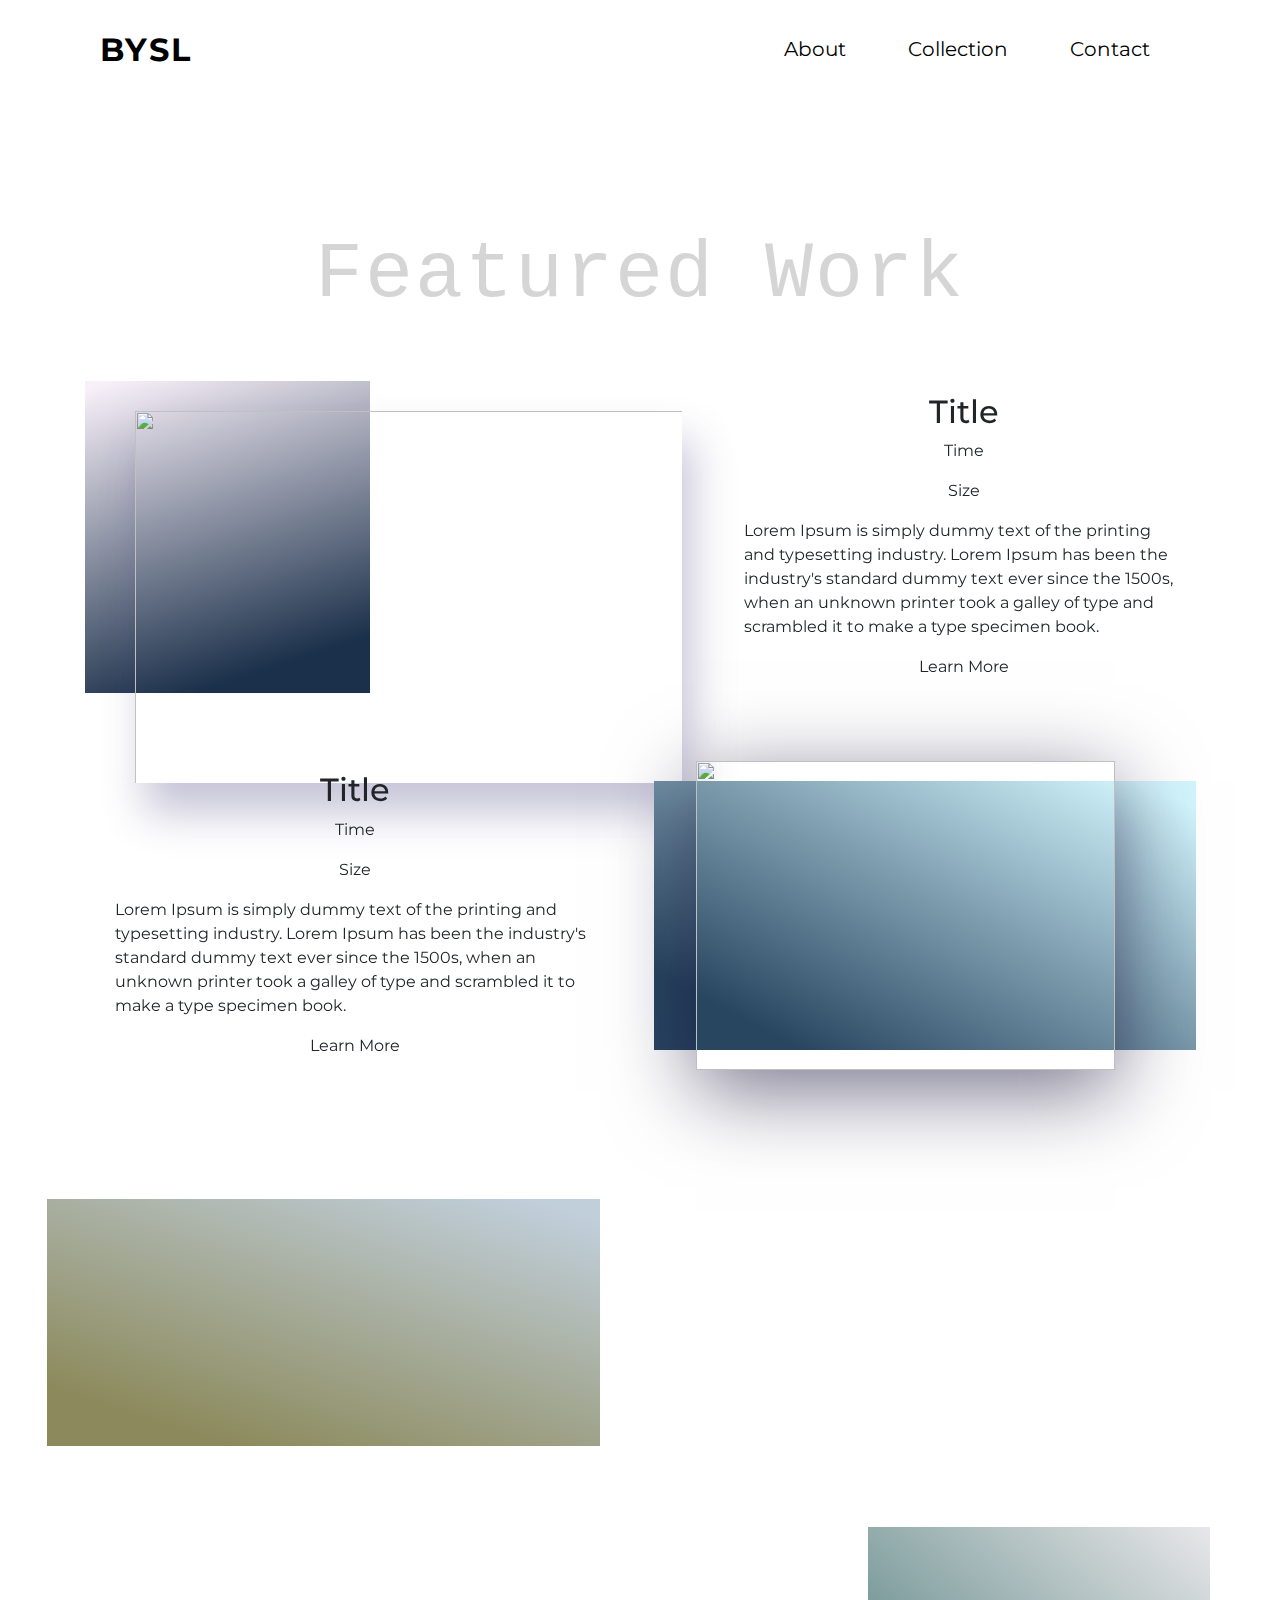
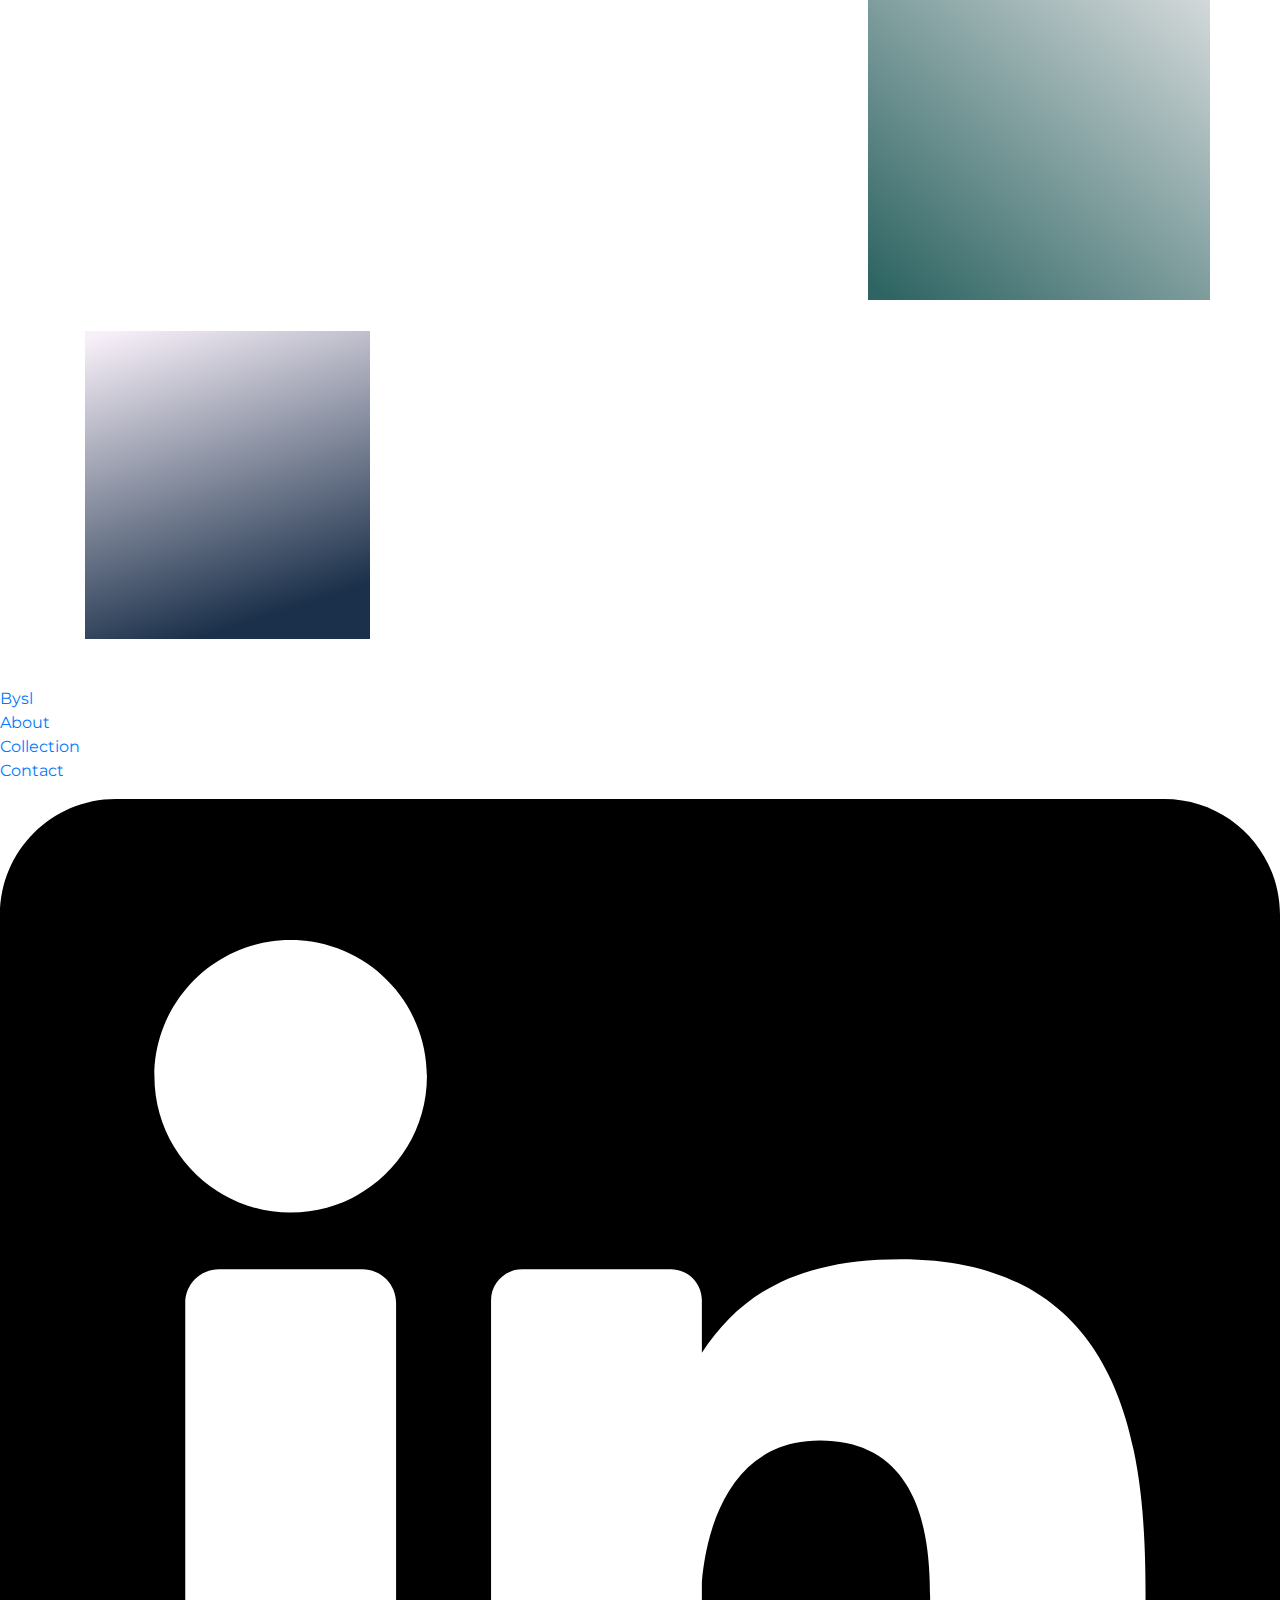
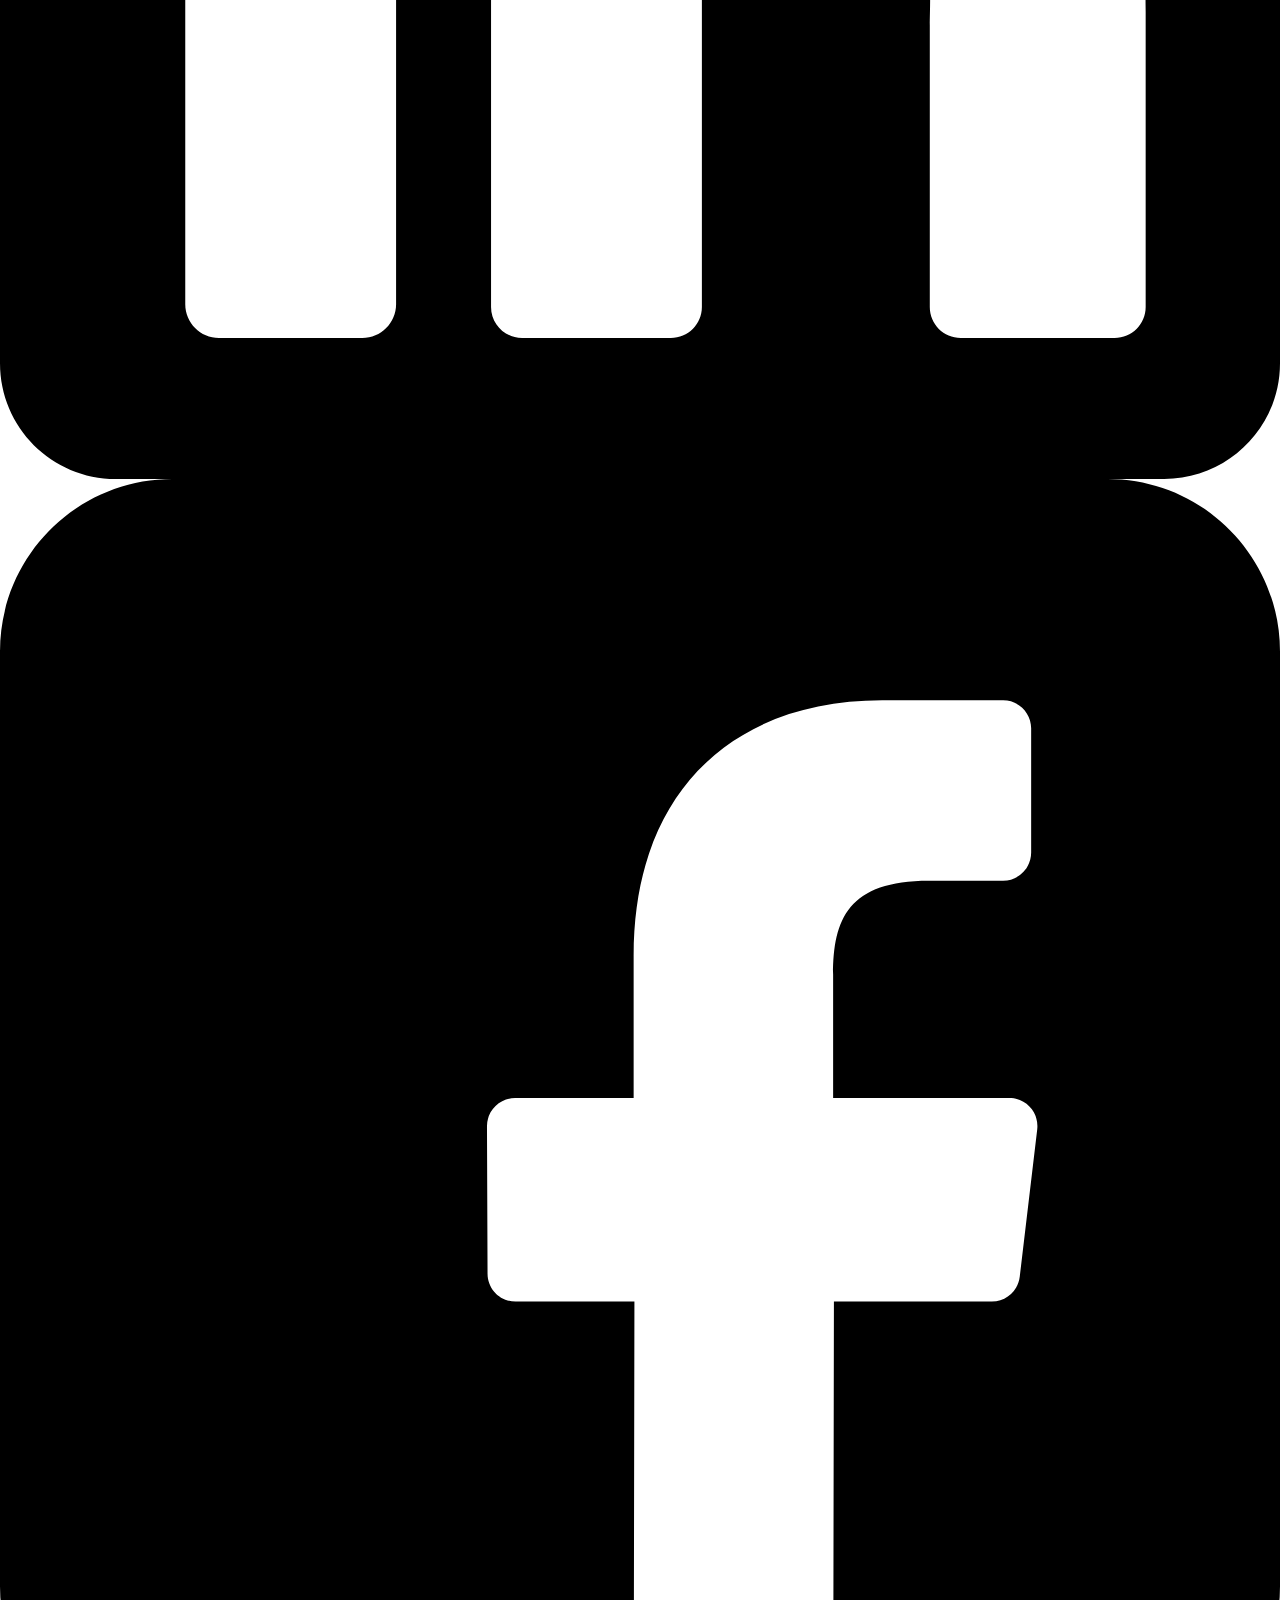
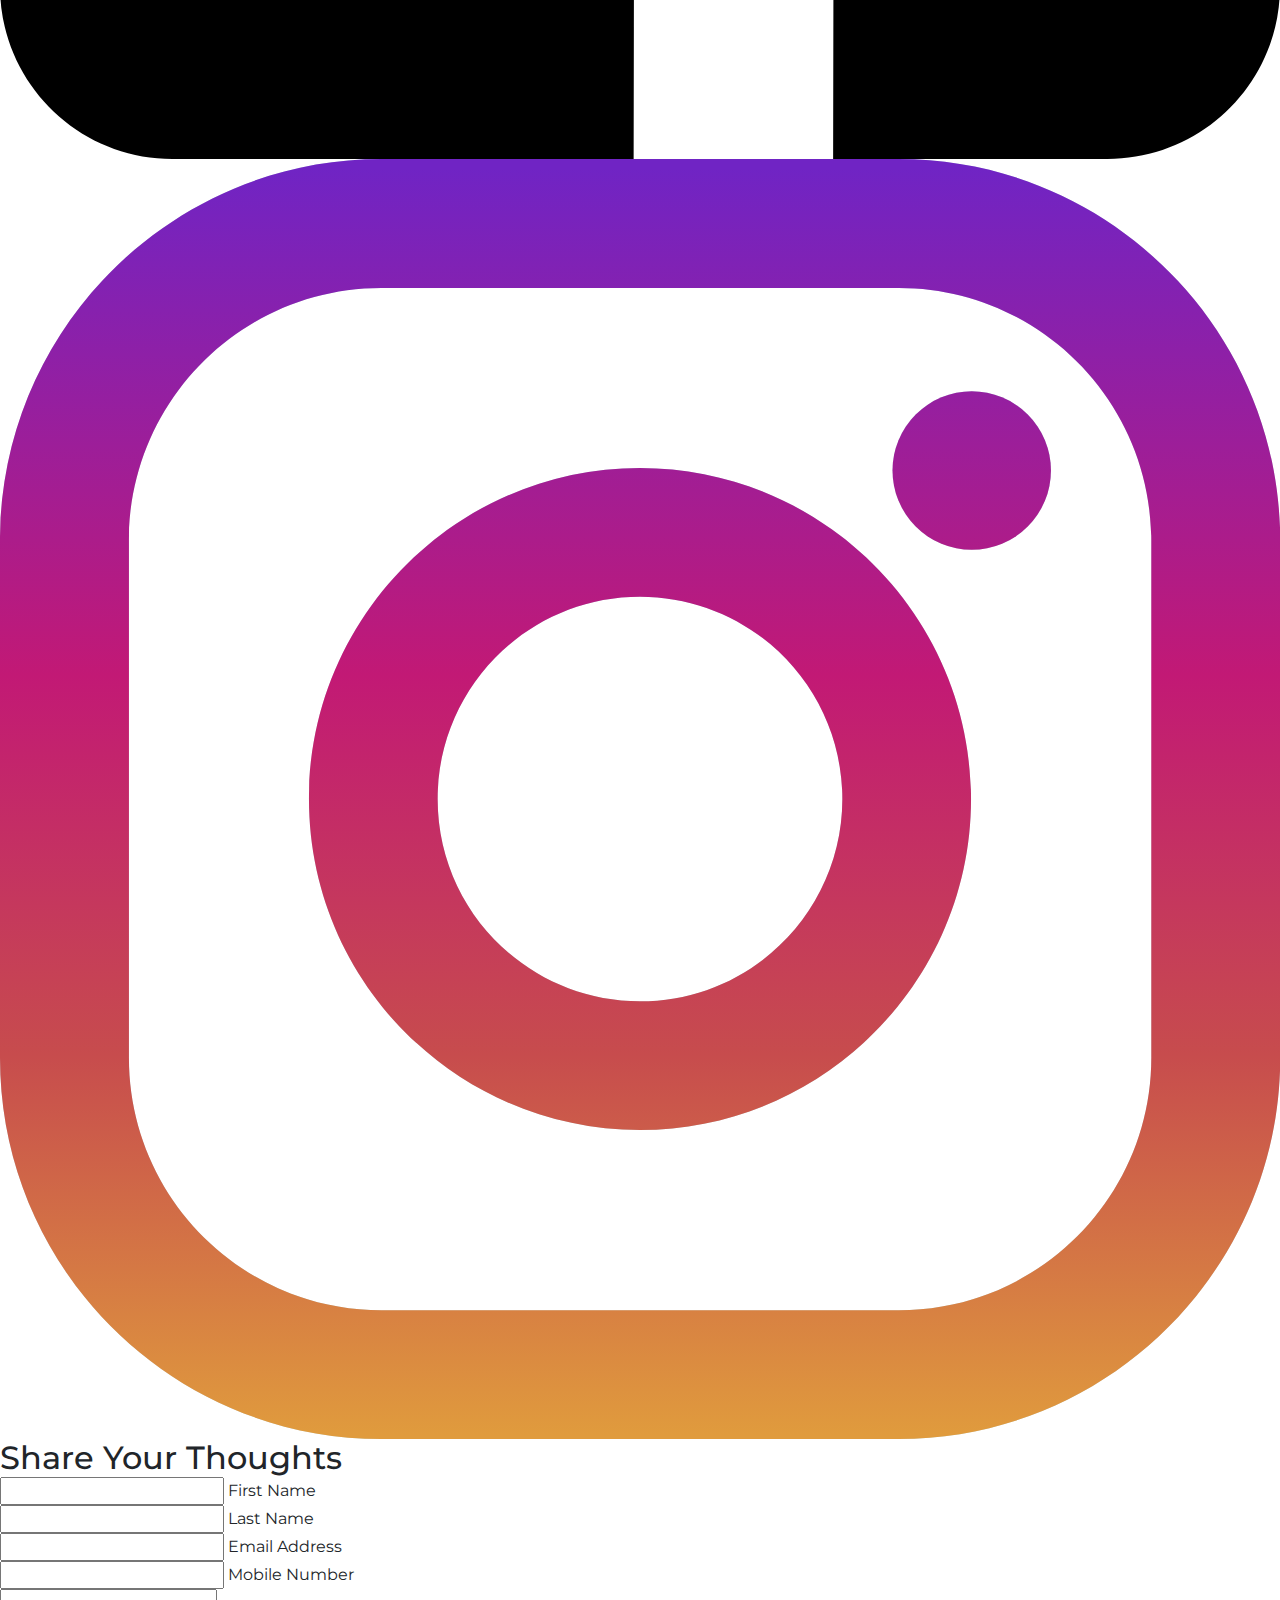
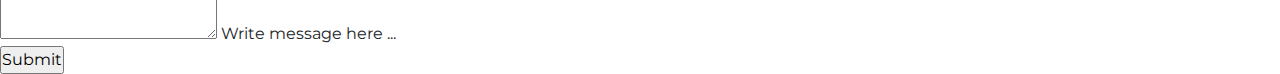
==== landscape_page.html @ 45674e2d "Add files" ====
<html><head>
  <title>Navigation Bar</title>
  <!-- Bootstrap Link-->
  <link rel="stylesheet" href="https://stackpath.bootstrapcdn.com/bootstrap/4.4.1/css/bootstrap.min.css" integrity="sha384-Vkoo8x4CGsO3+Hhxv8T/Q5PaXtkKtu6ug5TOeNV6gBiFeWPGFN9MuhOf23Q9Ifjh" crossorigin="anonymous">
  <link rel="stylesheet" href="https://unpkg.com/aos@next/dist/aos.css">
  <link rel="stylesheet" href="landscape_style.css">
  <link rel="stylesheet" href="footer.css">
</head>
<body data-aos-easing="ease" data-aos-duration="400" data-aos-delay="0">
  <header class="nav-bar">
    <a href="#" class="logo"> Bysl</a>
    <ul>
      <li><a href="#about"> About</a></li>
      <li><a href="#services"> Collection</a></li>
      <li><a href="#portfolios"> Contact </a></li>
    </ul>
  </header>

  <div class="banner">
    <div class="content">
      <h2>Landscape.</h2>
      <p>REIMAGINE. EARTH IS OUR CANVAS.</p>
    </div>
    <div class="background">
      <div class="imgBox">
        <img src="LandScape/polarbear.JPG">
      </div>
      <div class="block">
        <!-- This also has an image inside but
    with less opacity -->
        <img src="LandScape/polarbear.JPG">
      </div>
    </div>
  </div>

  <script type="text/javascript">
    window.addEventListener("scroll", function () {
      var header = document.querySelector("header");
      header.classList.toggle("sticky", window.scrollY > 0);
    });
  </script>
  <div class="title">
    <h2>Featured Work</h2>
  </div>

  <div class="container mt-3 mb-3">

    <!-- ///////////////////////////////////////// -->
    <div class="row justify-content-between mb-5">
      <div class="col-lg-6 col-md-12 aos-init">
        <div class="color_block" style=""></div>
        <div class="myimgBox aos-init" style="padding: 30px; padding-left: 50px;" data-aos="fade-right" data-aos-duration="2000">
          <img style="
              width: 119%;
              position: relative;
              z-index: 1;
              box-shadow: 10px 30px 40px 0px rgba(67, 58, 122, 0.3);
            " src="LandScape/polarbear.JPG">
        </div>
      </div>
      <div class="col-lg-6 col-md-12 d-flex align-items-center" style="">
        <div class="text aos-init" data-aos="fade-left" data-aos-duration="1800" style="padding: 12px;margin-left: 77px;text-align: center;">
          <h2>Title</h2>
          <div>
            <p>Time</p>
            <p>Size</p>
          </div>
          <p style="text-align: left;">
            Lorem Ipsum is simply dummy text of the printing and typesetting
            industry. Lorem Ipsum has been the industry's standard dummy text
            ever since the 1500s, when an unknown printer took a galley of
            type and scrambled it to make a type specimen book.
          </p>

          <div class="ReadMore_Box">
            <a> Learn More</a>
          </div>
        </div>
      </div>
    </div>

    <!-- ////////////////////////////////////////// -->
    <div class="row mb-5">
      <div class="col-lg-6 col-md-12 order-lg-2 d-flex justify-content-center">
        <div class="color_block align-self-center" style="
            height: 77%;
            width: 95%;
            background: linear-gradient(
              28deg,
              rgb(41 70 97) 14%,
              rgb(210 245 253) 95%
            );
          "></div>
        <div class="myimgBox aos-init" data-aos="fade-left" data-aos-duration="1500" style="width: 85%; position: relative; padding: 20px; left: -20px;">
          <img style="
              width: 100%;
              position: relative;
              z-index: 1;
              box-shadow: 0px 20px 80px 0px rgb(14 8 47 / 57%);
            " src="LandScape/chess-2.jpg">
        </div>
      </div>
      <div class="col-lg-6 col-md-12 order-lg-1 d-flex justify-content-center align-items-center">
        <div class="text aos-init" data-aos="fade-right" data-aos-duration="1500" style="padding: 30px; text-align: center; font-stretch: expanded;">
          <h2>Title</h2>
          <div>
            <p>Time</p>
            <p>Size</p>
          </div>
          <p style="text-align: left;">
            Lorem Ipsum is simply dummy text of the printing and typesetting
            industry. Lorem Ipsum has been the industry's standard dummy text
            ever since the 1500s, when an unknown printer took a galley of
            type and scrambled it to make a type specimen book.
          </p>
          <div class="ReadMore_Box">
            <a> Learn More</a>
          </div>
        </div>
      </div>
    </div>

    <!-- //////////////////////////////////////////////////////////////////////////// -->
    <div class="row mb-5">
      <div class="col-lg-6 col-md-12 order-lg-1 d-flex justify-content-center">
        <div class="color_block align-self-center" style="
            right: 40px;
            height: 71%;
            width: 97%;
            bottom: 40px;
            background: linear-gradient(
              18deg,
              rgb(140 138 92) 14%,
              rgb(193 207 219) 95%
            );
          "></div>
        <div class="myimgBox aos-init" data-aos="fade-right" data-aos-duration="1500" style="width: 85%; position: relative; padding: 20px; left: -20px;">
          <img style="
              width: 100%;
              position: relative;
              z-index: 1;
              box-shadow: 10px 30px 40px 0px rgb(19 7 33 / 50%);
            " src="LandScape/pixel.jpg">
        </div>
      </div>
      <div class="col-lg-6 col-md-12 order-lg-2 d-flex justify-content-center align-items-center">
        <div class="text aos-init" data-aos="fade-left" data-aos-duration="1500" style="padding: 30px; text-align: center; font-stretch: expanded;">
          <h2>Title</h2>
          <div>
            <p>Time</p>
            <p>Size</p>
          </div>
          <p style="text-align: left;">
            Lorem Ipsum is simply dummy text of the printing and typesetting
            industry. Lorem Ipsum has been the industry's standard dummy text
            ever since the 1500s, when an unknown printer took a galley of
            type and scrambled it to make a type specimen book.
          </p>
          <div class="ReadMore_Box">
            <a> Learn More</a>
          </div>
        </div>
      </div>
    </div>

    <!-- //////////////////////////////////////////////////////// -->
    <div class="row mb-5">
      <div class="col-lg-6 col-md-12 order-lg-2 d-flex justify-content-center">
        <div class="color_block align-self-center" style="
            right: 0px;
            height: 107%;
            width: 60%;
            bottom: -17px;
            background: linear-gradient(
              221deg,
              rgba(232, 231, 233, 1) 0%,
              rgb(46 101 99) 97%
            );
          "></div>
        <div class="myimgBox aos-init" data-aos="fade-left" data-aos-duration="1500" style="position: relative; padding: 20px; left: -20px;">
          <img style="
              width: 100%;
              position: relative;
              z-index: 1;
              box-shadow: 10px 30px 40px 0px rgb(21 17 41 / 50%);
            " src="LandScape/forest.jpg">
        </div>
      </div>
      <div class="col-lg-6 col-md-12 order-lg-1 d-flex justify-content-center align-items-center">
        <div class="text aos-init" data-aos="fade-right" data-aos-duration="1500" style="padding: 30px; text-align: center; font-stretch: expanded;">
          <h2>Title</h2>
          <div>
            <p>Time</p>
            <p>Size</p>
          </div>
          <p style="text-align: left;">
            Lorem Ipsum is simply dummy text of the printing and typesetting
            industry. Lorem Ipsum has been the industry's standard dummy text
            ever since the 1500s, when an unknown printer took a galley of
            type and scrambled it to make a type specimen book.
          </p>
          <div class="ReadMore_Box">
            <a> Learn More</a>
          </div>
        </div>
      </div>
    </div>
    <!-- /////////////////////////////////////////////////////////////////// -->
    <div class="row justify-content-between mb-5">
      <div class="col-lg-6 col-md-12 aos-init">
        <div class="color_block" style=""></div>
        <div class="myimgBox aos-init" style="padding: 30px; padding-left: 50px;" data-aos="fade-right" data-aos-duration="2000">
          <img style="
              width: 100%;
              position: relative;
              z-index: 1;
              box-shadow: 10px 30px 40px 0px rgba(67, 58, 122, 0.3);
            " src="LandScape/panda.JPG">
        </div>
      </div>
      <div class="col-lg-6 col-md-12 d-flex align-items-center" style="">
        <div class="text aos-init" data-aos="fade-left" data-aos-duration="1800" style="padding: 10px; text-align: center;">
          <h2>Title</h2>
          <div>
            <p>Time</p>
            <p>Size</p>
          </div>
          <p style="text-align: left;">
            Lorem Ipsum is simply dummy text of the printing and typesetting
            industry. Lorem Ipsum has been the industry's standard dummy text
            ever since the 1500s, when an unknown printer took a galley of
            type and scrambled it to make a type specimen book.
          </p>

          <div class="ReadMore_Box">
            <a> Learn More</a>
          </div>
        </div>
      </div>
    </div>
    <!-- //////////////////////////////////////////////// -->
  </div>


  <!-- ///////////////////////////////footer /////////////////////////// -->
  <div class="footer">
    <div class="navigation">
      <a href="#" class="logo"> Bysl</a>
      <ul>
        <li><a href="#about"> About</a></li>
        <li><a href="#services"> Collection</a></li>
        <li><a href="#portfolios"> Contact </a></li>
      </ul>
      <!--?xml version="1.0" encoding="iso-8859-1"?-->
      <!-- Generator: Adobe Illustrator 19.0.0, SVG Export Plug-In . SVG Version: 6.00 Build 0)  -->
      <div class="icon-container">
        <!-- Linkedin Icon -->
        <a href="https://www.linkedin.com/in/sammy-lee-9814b11b1/">
          <svg version="1.1" id="Layer_1" xmlns="http://www.w3.org/2000/svg" xmlns:xlink="http://www.w3.org/1999/xlink" x="0px" y="0px" viewBox="0 0 382 382" style="enable-background: new 0 0 382 382;" xml:space="preserve">
            <path id="icon-linkedin" d="M347.445,0H34.555C15.471,0,0,15.471,0,34.555v312.889C0,366.529,15.471,382,34.555,382h312.889
        C366.529,382,382,366.529,382,347.444V34.555C382,15.471,366.529,0,347.445,0z M118.207,329.844c0,5.554-4.502,10.056-10.056,10.056
        H65.345c-5.554,0-10.056-4.502-10.056-10.056V150.403c0-5.554,4.502-10.056,10.056-10.056h42.806
        c5.554,0,10.056,4.502,10.056,10.056V329.844z M86.748,123.432c-22.459,0-40.666-18.207-40.666-40.666S64.289,42.1,86.748,42.1
        s40.666,18.207,40.666,40.666S109.208,123.432,86.748,123.432z M341.91,330.654c0,5.106-4.14,9.246-9.246,9.246H286.73
        c-5.106,0-9.246-4.14-9.246-9.246v-84.168c0-12.556,3.683-55.021-32.813-55.021c-28.309,0-34.051,29.066-35.204,42.11v97.079
        c0,5.106-4.139,9.246-9.246,9.246h-44.426c-5.106,0-9.246-4.14-9.246-9.246V149.593c0-5.106,4.14-9.246,9.246-9.246h44.426
        c5.106,0,9.246,4.14,9.246,9.246v15.655c10.497-15.753,26.097-27.912,59.312-27.912c73.552,0,73.131,68.716,73.131,106.472
        L341.91,330.654L341.91,330.654z"></path>
          </svg>
        </a>
        <!-- Facebook Icon -->
        <a href="https://www.facebook.com/sammy.lee.3572846">
          <svg version="1.1" xmlns="http://www.w3.org/2000/svg" xmlns:xlink="http://www.w3.org/1999/xlink" viewBox="0 0 408.788 408.788" style="enable-background: new 0 0 408.788 408.788;" xml:space="preserve">
            <path id="icon-facebook" d="M353.701,0H55.087C24.665,0,0.002,24.662,0.002,55.085v298.616c0,30.423,24.662,55.085,55.085,55.085
              h147.275l0.251-146.078h-37.951c-4.932,0-8.935-3.988-8.954-8.92l-0.182-47.087c-0.019-4.959,3.996-8.989,8.955-8.989h37.882
              v-45.498c0-52.8,32.247-81.55,79.348-81.55h38.65c4.945,0,8.955,4.009,8.955,8.955v39.704c0,4.944-4.007,8.952-8.95,8.955
              l-23.719,0.011c-25.615,0-30.575,12.172-30.575,30.035v39.389h56.285c5.363,0,9.524,4.683,8.892,10.009l-5.581,47.087
              c-0.534,4.506-4.355,7.901-8.892,7.901h-50.453l-0.251,146.078h87.631c30.422,0,55.084-24.662,55.084-55.084V55.085
              C408.786,24.662,384.124,0,353.701,0z"></path>
          </svg>
        </a>

        <!-- Instagram Icon -->
        <div id="hitBox">
          <a href="https://www.instagram.com/slee24635/?hl=en">
            <svg version="1.1" xmlns="http://www.w3.org/2000/svg" xmlns:xlink="http://www.w3.org/1999/xlink" x="0px" y="0px" viewBox="0 0 551 551" style="
                enable-background: new 0 0 551 551; /* position: absolute; */
              " xml:space="preserve">
              <g id="instagram-icon">
                <linearGradient id="SVGID_1_" gradientUnits="userSpaceOnUse" x1="275.517" y1="787.43" x2="275.517" y2="242.28" gradientTransform="matrix(1 0 0 1 0 -238)">
                  <stop offset="0" style="stop-color: #e09b3d;"></stop>
                  <stop offset="0.3" style="stop-color: #c74c4d;"></stop>
                  <stop offset="0.6" style="stop-color: #c21975;"></stop>
                  <stop offset="1" style="stop-color: #7024c4;"></stop>
                </linearGradient>
                <path class="st0" style="fill: #c6e2e5;" d="M386.9,0H164.2C73.6,0,0,73.6,0,164.2v222.7C0,477.4,73.6,551,164.2,551h222.7c90.5,0,164.2-73.6,164.2-164.2
                  V164.2C551,73.6,477.4,0,386.9,0z M495.6,386.9c0,60-48.7,108.7-108.7,108.7H164.2c-60,0-108.7-48.7-108.7-108.7V164.2
                  c0-60,48.7-108.7,108.7-108.7h222.7c60,0,108.7,48.7,108.7,108.7L495.6,386.9L495.6,386.9z"></path>
                <path class="st0" id="icon-instagram-gradient" style="fill: url(#SVGID_1_);" d="M386.9,0H164.2C73.6,0,0,73.6,0,164.2v222.7C0,477.4,73.6,551,164.2,551h222.7c90.5,0,164.2-73.6,164.2-164.2
                    V164.2C551,73.6,477.4,0,386.9,0z M495.6,386.9c0,60-48.7,108.7-108.7,108.7H164.2c-60,0-108.7-48.7-108.7-108.7V164.2
                    c0-60,48.7-108.7,108.7-108.7h222.7c60,0,108.7,48.7,108.7,108.7L495.6,386.9L495.6,386.9z"></path>

                <linearGradient id="SVGID_2_" gradientUnits="userSpaceOnUse" x1="275.517" y1="787.43" x2="275.517" y2="242.28" gradientTransform="matrix(1 0 0 1 0 -238)">
                  <stop offset="0" style="stop-color: #e09b3d;"></stop>
                  <stop offset="0.3" style="stop-color: #c74c4d;"></stop>
                  <stop offset="0.6" style="stop-color: #c21975;"></stop>
                  <stop offset="1" style="stop-color: #7024c4;"></stop>
                </linearGradient>
                <path class="st1" style="fill: #c6e2e5;" d="M275.5,133C196.9,133,133,196.9,133,275.5S196.9,418,275.5,418S418,354.1,418,275.5S354.1,133,275.5,133z
        M275.5,362.6c-48.1,0-87.1-39-87.1-87.1s39-87.1,87.1-87.1c48.1,0,87.1,39,87.1,87.1C362.6,323.6,323.6,362.6,275.5,362.6z"></path>
                <path class="st1" id="icon-instagram-gradient" style="fill: url(#SVGID_2_);" d="M275.5,133C196.9,133,133,196.9,133,275.5S196.9,418,275.5,418S418,354.1,418,275.5S354.1,133,275.5,133z
        M275.5,362.6c-48.1,0-87.1-39-87.1-87.1s39-87.1,87.1-87.1c48.1,0,87.1,39,87.1,87.1C362.6,323.6,323.6,362.6,275.5,362.6z"></path>

                <linearGradient id="SVGID_3_" gradientUnits="userSpaceOnUse" x1="418.31" y1="787.43" x2="418.31" y2="242.28" gradientTransform="matrix(1 0 0 1 0 -238)">
                  <stop offset="0" style="stop-color: #e09b3d;"></stop>
                  <stop offset="0.3" style="stop-color: #c74c4d;"></stop>
                  <stop offset="0.6" style="stop-color: #c21975;"></stop>
                  <stop offset="1" style="stop-color: #7024c4;"></stop>
                </linearGradient>
                <circle style="fill: #c6e2e5;" class="st2" cx="418.3" cy="134.1" r="34.1"></circle>
                <circle id="icon-instagram-gradient" style="fill: url(#SVGID_2_);" class="st2" cx="418.3" cy="134.1" r="34.1"></circle>
              </g>
            </svg>
          </a>
        </div>
        <!-- Instagram Icon -->
      </div>
    </div>

    <div class="contact-form">
      <div class="tag">
        <h2 style="margin: 0;">Share Your Thoughts</h2>
      </div>
      <div class="input-box">
        <div class="box w50">
          <input type="text" name="firstname" required="">
          <span> First Name </span>
        </div>

        <div class="box w50">
          <input type="text" name="lastname" required="">
          <span> Last Name </span>
        </div>

        <div class="box w50">
          <input type="text" name="email" required="">
          <span> Email Address </span>
        </div>

        <div class="box w50">
          <input type="text" name="phone" required="">
          <span> Mobile Number </span>
        </div>

        <div class="box w100">
          <textarea type="text" name="message" required=""></textarea>
          <span>Write message here ...</span>
        </div>

        <div class="box w100">
          <input type="submit" name="Send">
        </div>
      </div>
    </div>
  </div>
  <!-- ///////////////////////////////footer /////////////////////////// -->

  <script src="https://unpkg.com/aos@next/dist/aos.js"></script>
  <script>
    AOS.init();
  </script>


</body></html>
---- landscape_style.css ----
@import url("https://fonts.googleapis.com/css2?family=Black+Han+Sans&family=Montserrat:wght@500&display=swap");
@import url("https://fonts.googleapis.com/css2?family=Montserrat:wght@200&display=swap");
@import url("https://use.typekit.net/sgc3zba.css");

* {
  margin: 0;
  padding: 0;
  box-sizing: border-box;
  font-family: "Montserrat", sans-serif;
}

body {
  justify-content: center;
  align-items: center;
  min-height: 100vh;
}

.banner{
  position: relative;
  /* margin-top: 50px; */
  width: 100%;
  max-height: 97vh;
  display: flex;
  flex-direction: row;
  justify-content: center;
  align-items: center;
  padding-bottom: 10px;
  overflow: hidden;
}

.content{
  position: absolute;
  letter-spacing: 2px;
  margin-left: 50px;
  z-index: 7;
  color: white;
}

.content h2{
  font-family: utopia, serif;
  font-weight: bolder;
  font-style: normal;
  font-size: 7em;
  width: 50%;
  /* padding-left: 10px; */
  margin: 0;
  box-shadow: black;
}

.content p{
  font-size: 1.5em;
  width: 50%;
  font-weight: bolder;
  padding-left: 20px;
}

.background{
  width: 100%;
  display: flex;
  max-height: 100vh;
  overflow: hidden;
}

.background .imgBox{
  width: 60%;
  display:flex;
  max-height: inherit;
  justify-content: center;
  overflow: hidden;
  z-index: 2;
  background: gray;
}

.background .imgBox img{
  height: 116%;
  padding-left: 7px;
  margin-top: 47px;
  left: 22px;
  opacity: 74%;
}

.background .block{
  width: 40%;
  display: flex;
  justify-content: left;
  background-color: #1b275f;
  /* z-index: 3; */
}

.background .block img{
  opacity: 19%;
  height: 240%;
  position: relative;
  top: 100px;
  left: -69px;
  /* bottom: 176px; */
}

.title {
  position: relative;
  display: flex;
  justify-content: center;
  align-items: center;
  width: 100%;
  /* height: 300px; */
  margin-top: 150px;
  margin-bottom: 50px;
}

.title h2 {
  font-size: 5em;
  font-family: source-code-pro, monospace;
  font-weight: 200;
  font-style: normal;
  color: D5D5D5;
  letter-spacing: 2px;
}

header {
  position: fixed;
  top: 0;
  left: 0;
  width: 100%;
  display: flex;
  justify-content: space-between;
  padding: 26px 100px;
  z-index: 10;
  transition: 0.6s;
  background-color: white;
}

header ul {
  position: relative;
  display: flex;
  justify-content: center;
  align-items: center;
  margin: 0px;
}

header ul li {
  position: relative;
  list-style-type: none;
  margin: 0 30px;
}

header ul li a {
  position: relative;
  margin: 2px;
  text-decoration: none;
  color: #000;
  font-weight: 500px;
  transition: 0.5s;
  font-size: 20px;
}

header ul li a:after, .text a:after{
  display: block;
  content: "";
  border-bottom: solid 2px black;
  transform: scaleX(0);
  transition: transform 300ms ease-in-out;
  transform-origin: 50% 50%;
}

header ul li a:hover{
  color: black;
  text-decoration: none;
}

header ul li a:hover:after, .text a:hover:after {
  transform: scaleX(1);
}

.ReadMore_Box{
  position: relative;
  display:flex; 
  justify-content: center;
}

.ReadMore_Box a{
  width: 10vw; 
}

header.sticky {
  padding: 5px 100px;
  background: #fff;
  box-shadow: 0px 20px 80px 0px rgba(67, 58, 122, 0.1);
}

header.sticky ul li a:after {
  display: block;
  content: "";
  border-bottom: solid 2px black;
  transform: scaleX(0);
  transition: transform 300ms ease-in-out;
  transform-origin: 50% 50%;
}

header.sticky ul li a:hover:after {
  transform: scaleX(1);
}

header.sticky ul li a,
header.sticky .logo {
  color: #000;
}

header .logo {
  position: relative;
  font-weight: 700;
  color: #000;
  text-decoration: none;
  font-size: 2em;
  text-transform: uppercase;
  letter-spacing: 2px;
}

/* //////////////////////////////////////////////////////////////////////////////// */

.color_block {
  position: absolute;
  width: 50%;
  height: 100%;
  background: linear-gradient(
    342deg,
    rgb(27 48 74) 14%,
    rgb(248 240 249) 98%
  );
}

.row_1 {
  display: flex;
  justify-content: center;
  align-items: center;
  margin: 30px;
}

.row_1 .row_1_imgBox {
  width: 35%;
  position: relative;
  display: flex;
  justify-content: center;
  align-items: center;
  overflow: hidden;
  box-shadow: 0px 20px 80px 0px rgba(67, 58, 122, 0.2);
  background: rgb(114, 129, 131);
  background: linear-gradient(
    310deg,
    rgba(114, 129, 131, 1) 14%,
    rgba(231, 228, 208, 1) 98%
  );
}

.row_1 .row_1_imgBox img {
  width: 100%;
  position: relative;
  padding: 50px;
}

.row_1 .row_1_context {
  display: flex;
  width: 500px;
  height: 300px;
  padding: 30px;
  flex-direction: column;
  justify-content: space-between;
  background-color: white;
  box-shadow: 0px 20px 80px 0px rgba(67, 58, 122, 0.2);
  position: relative;
  left: -10px;
  top: 50px;
}

.text{
  font-family: source-code-pro, monospace;
}

@media(min-width: 787px) {
    
}
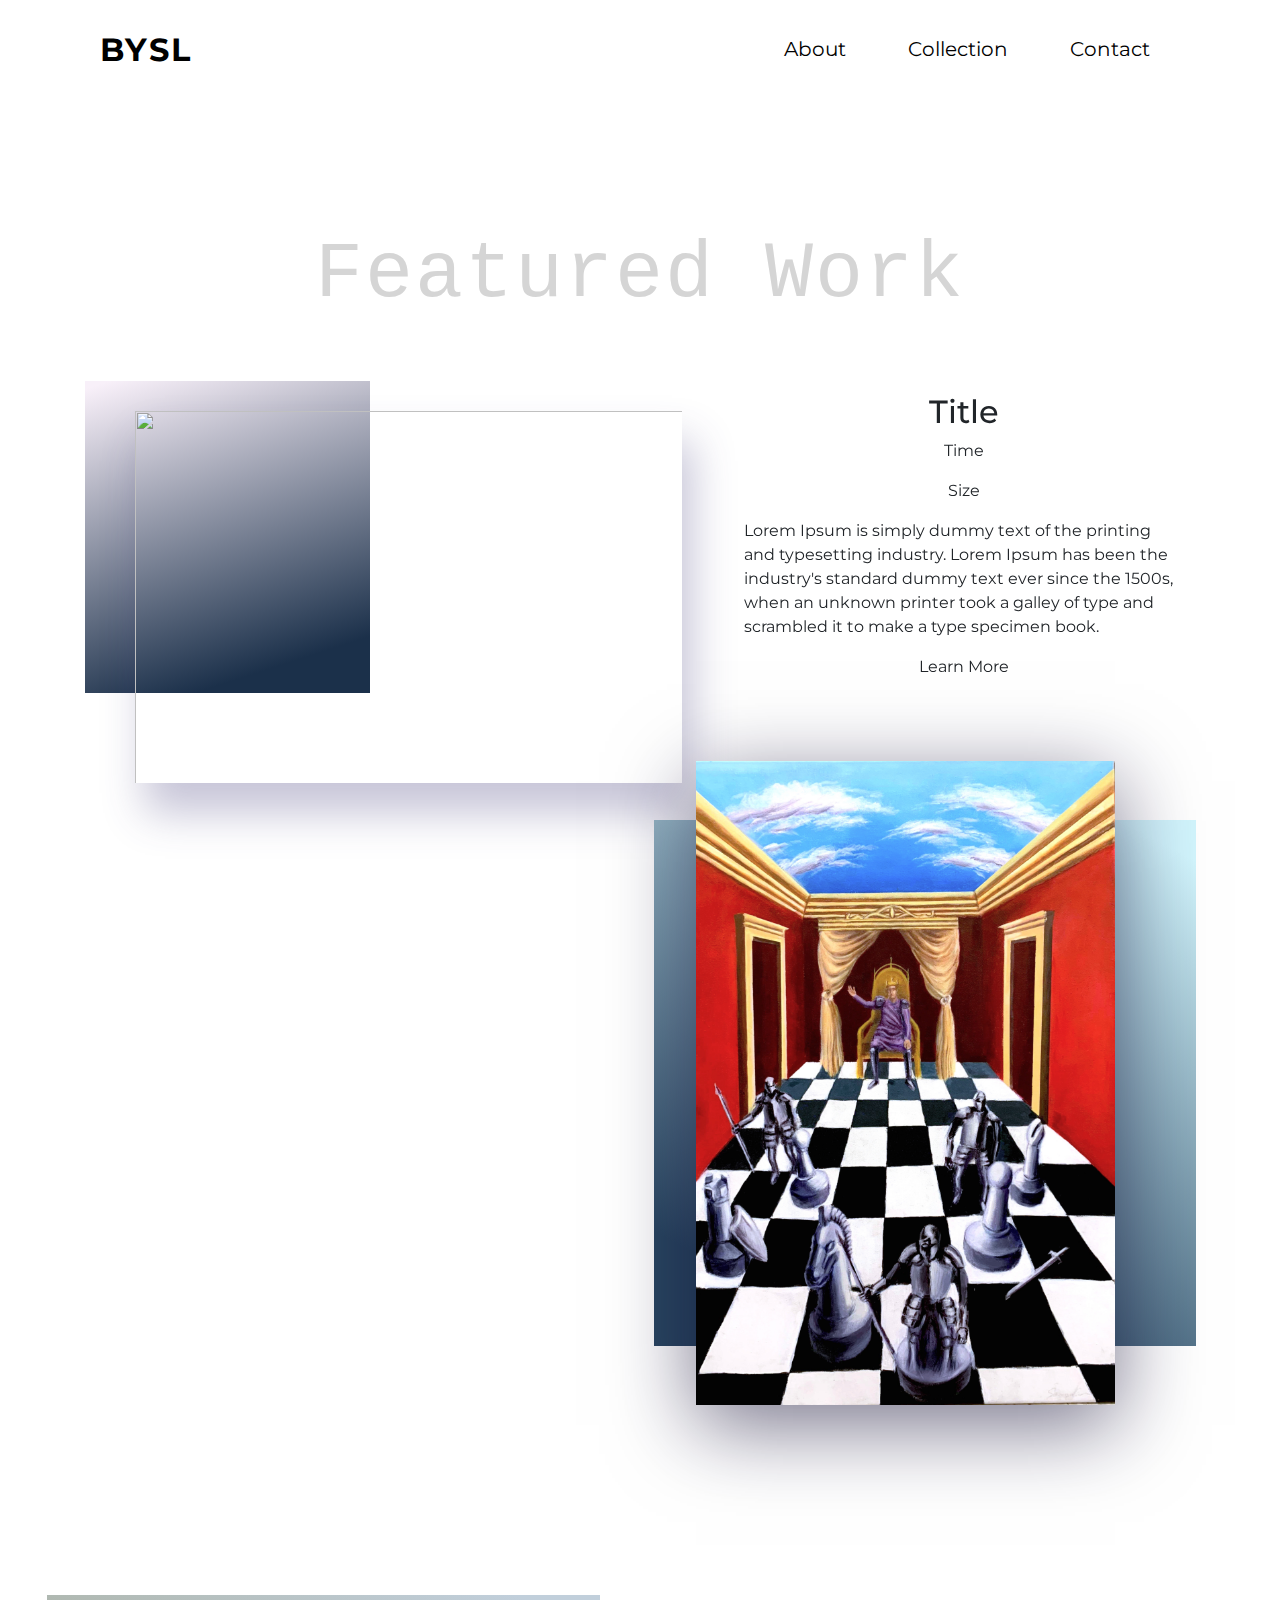
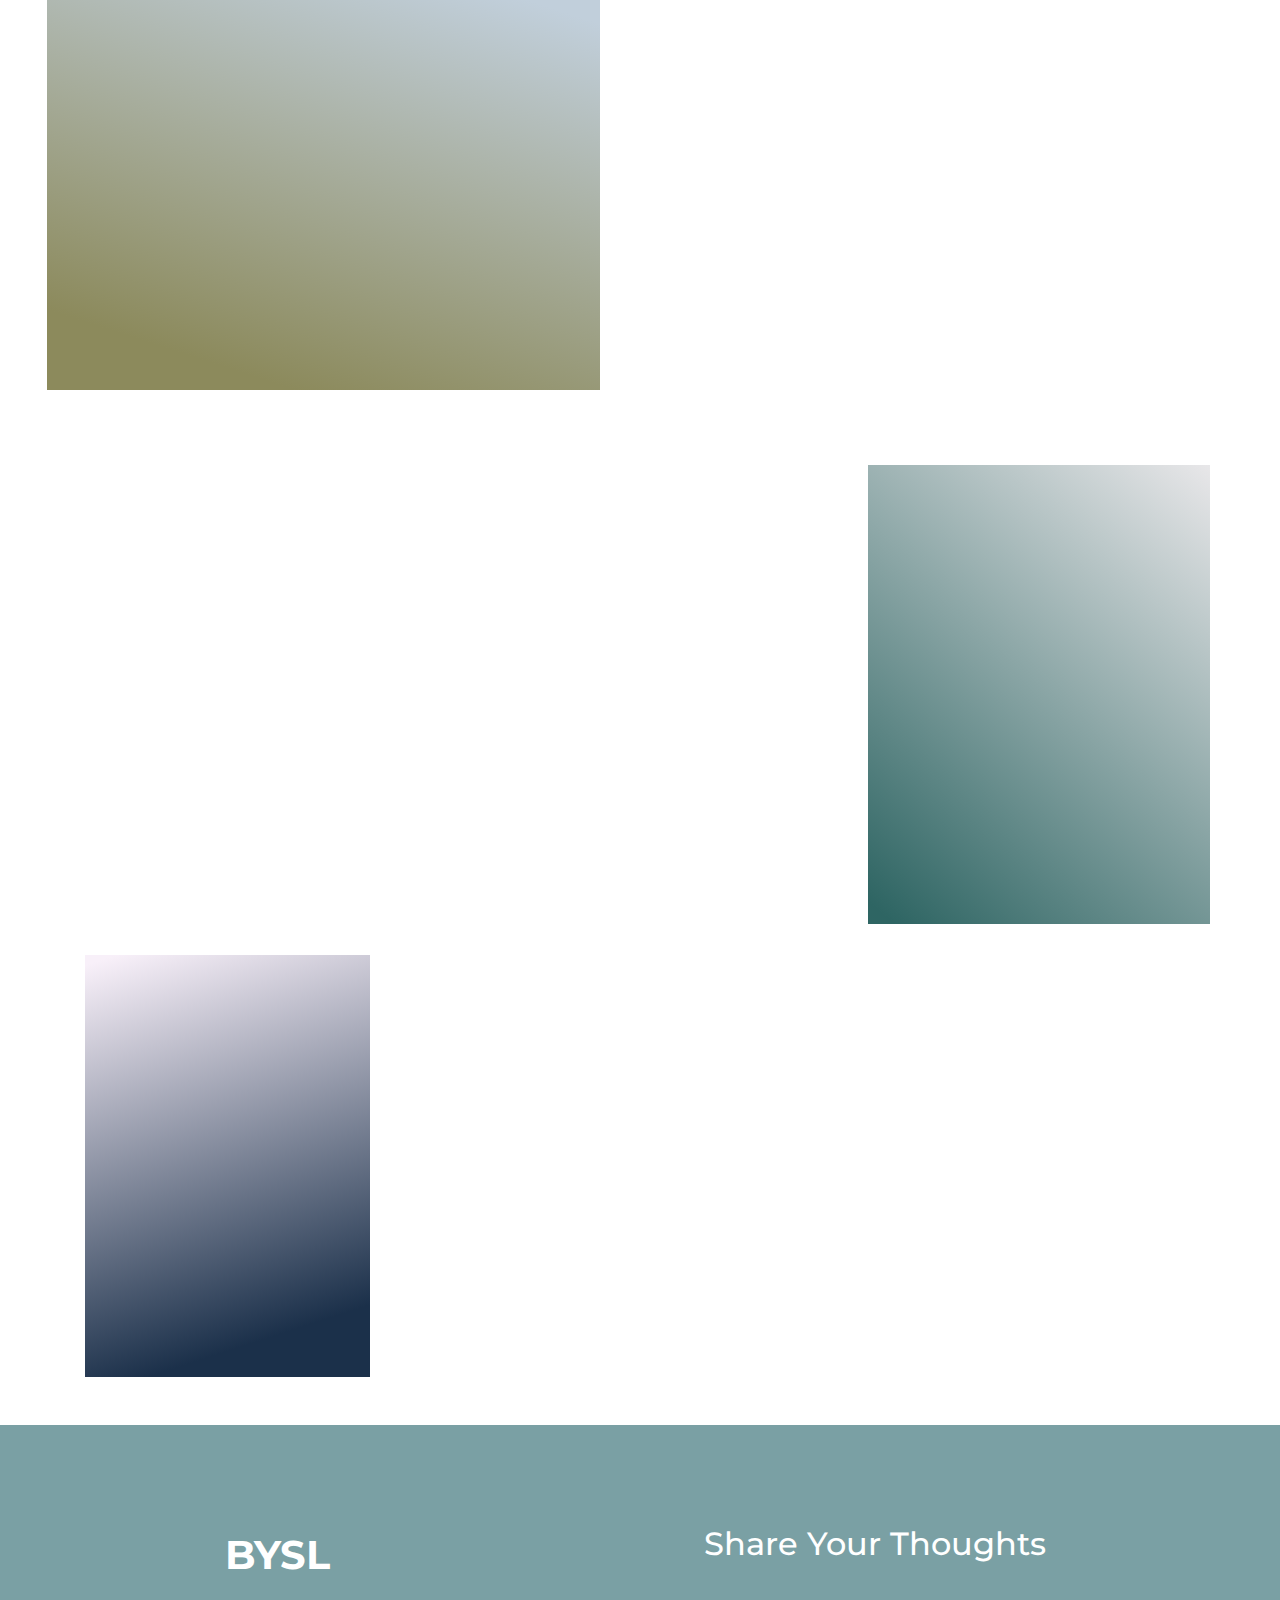
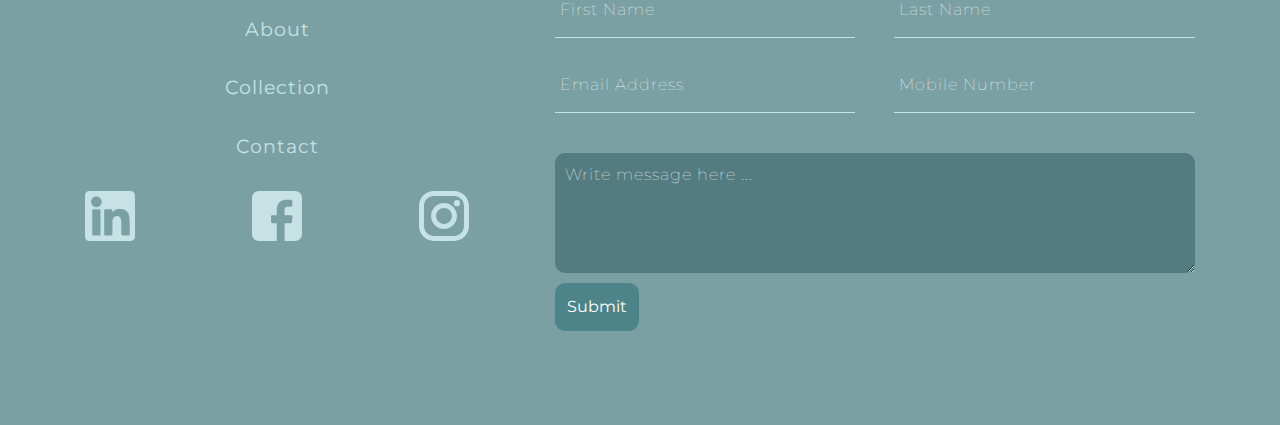
==== commit c1e9764d: "Update Aug 10" ====
--- a/landscape_page.html
+++ b/landscape_page.html
@@ -4,15 +4,16 @@
   <link rel="stylesheet" href="https://stackpath.bootstrapcdn.com/bootstrap/4.4.1/css/bootstrap.min.css" integrity="sha384-Vkoo8x4CGsO3+Hhxv8T/Q5PaXtkKtu6ug5TOeNV6gBiFeWPGFN9MuhOf23Q9Ifjh" crossorigin="anonymous">
   <link rel="stylesheet" href="https://unpkg.com/aos@next/dist/aos.css">
   <link rel="stylesheet" href="landscape_style.css">
+  <link rel="stylesheet" href="header.css">
   <link rel="stylesheet" href="footer.css">
 </head>
 <body data-aos-easing="ease" data-aos-duration="400" data-aos-delay="0">
   <header class="nav-bar">
-    <a href="#" class="logo"> Bysl</a>
+    <a href="index.html" class="logo"> Bysl</a>
     <ul>
-      <li><a href="#about"> About</a></li>
-      <li><a href="#services"> Collection</a></li>
-      <li><a href="#portfolios"> Contact </a></li>
+      <li><a href="index.html"> About</a></li>
+      <li><a href="#collection"> Collection</a></li>
+      <li><a href="#contact"> Contact </a></li>
     </ul>
   </header>
 
@@ -43,7 +44,7 @@
     <h2>Featured Work</h2>
   </div>
 
-  <div class="container mt-3 mb-3">
+  <div class="container mt-3 mb-3" id = "collection">
 
     <!-- ///////////////////////////////////////// -->
     <div class="row justify-content-between mb-5">
@@ -243,7 +244,7 @@
 
 
   <!-- ///////////////////////////////footer /////////////////////////// -->
-  <div class="footer">
+  <div class="footer" id = "contact">
     <div class="navigation">
       <a href="#" class="logo"> Bysl</a>
       <ul>
--- a/landscape_style.css
+++ b/landscape_style.css
@@ -7,6 +7,10 @@
   padding: 0;
   box-sizing: border-box;
   font-family: "Montserrat", sans-serif;
+}
+
+html {
+  scroll-behavior: smooth;
 }
 
 body {
--- a/header.css
+++ b/header.css
@@ -0,0 +1,90 @@
+header {
+  position: fixed;
+  top: 0;
+  left: 0;
+  width: 100%;
+  display: flex;
+  justify-content: space-between;
+  padding: 26px 100px;
+  z-index: 10;
+  transition: 0.6s;
+  background-color: white;
+}
+
+header ul {
+  position: relative;
+  display: flex;
+  justify-content: center;
+  align-items: center;
+  margin: 0px;
+}
+
+header ul li {
+  position: relative;
+  list-style-type: none;
+  margin: 0 30px;
+}
+
+header ul li a {
+  position: relative;
+  margin: 2px;
+  text-decoration: none;
+  color: #000;
+  font-weight: 500px;
+  transition: 0.5s;
+  font-size: 20px;
+}
+
+header ul li a:after,
+.text a:after {
+  display: block;
+  content: "";
+  border-bottom: solid 2px black;
+  transform: scaleX(0);
+  transition: transform 300ms ease-in-out;
+  transform-origin: 50% 50%;
+}
+
+header ul li a:hover {
+  color: black;
+  text-decoration: none;
+}
+
+header ul li a:hover:after,
+.text a:hover:after {
+  transform: scaleX(1);
+}
+
+header.sticky {
+  padding: 5px 100px;
+  background: #fff;
+  box-shadow: 0px 20px 80px 0px rgba(67, 58, 122, 0.1);
+}
+
+header.sticky ul li a:after {
+  display: block;
+  content: "";
+  border-bottom: solid 2px black;
+  transform: scaleX(0);
+  transition: transform 300ms ease-in-out;
+  transform-origin: 50% 50%;
+}
+
+header.sticky ul li a:hover:after {
+  transform: scaleX(1);
+}
+
+header.sticky ul li a,
+header.sticky .logo {
+  color: #000;
+}
+
+header .logo {
+  position: relative;
+  font-weight: 700;
+  color: #000;
+  text-decoration: none;
+  font-size: 2em;
+  text-transform: uppercase;
+  letter-spacing: 2px;
+}
--- a/footer.css
+++ b/footer.css
@@ -0,0 +1,188 @@
+.footer {
+  position: relative;
+  width: 100%;
+  display: flex;
+  justify-content: space-evenly;
+  height: 600px;
+  background: #7aa0a4;
+}
+
+.footer .navigation {
+  /* margin: 0px 100px; */
+  position: relative;
+  width: 30%;
+  margin-top: 100px;
+}
+
+.footer .navigation .logo {
+  position: relative;
+  text-decoration: none;
+  text-transform: uppercase;
+  font-size: 2.5em;
+  font-weight: 700;
+  color: white;
+  display: flex;
+  justify-content: center;
+}
+
+.footer .navigation ul li {
+  list-style-type: none;
+  margin: 30px 0px;
+  display: flex;
+  justify-content: center;
+  align-items: center;
+}
+
+.footer .navigation ul li a {
+  text-decoration: none;
+  color: #c6e2e5;
+  letter-spacing: 1px;
+  font-size: 1.2em;
+  font-weight: 400;
+}
+
+.footer .contact-form {
+  position: relative;
+  width: 50%;
+  margin-top: 100px;
+}
+
+.footer .contact-form .tag {
+  position: relative;
+  display: flex;
+  justify-content: center;
+  font-size: 1.5em;
+  color: white;
+  margin: 0px 0px 30px 0px;
+}
+
+.footer .contact-form .input-box {
+  position: relative;
+  display: flex;
+  justify-content: space-between;
+  flex-wrap: wrap;
+}
+
+.footer .contact-form .input-box .box {
+  position: relative;
+  margin: 0px 0px 30px 0px;
+}
+
+.footer .contact-form .input-box .box.w50 {
+  position: relative;
+  width: 47%;
+}
+
+.footer .contact-form .input-box .box.w100 {
+  position: relative;
+  width: 100%;
+  margin-top: 10px;
+  margin-bottom: 0px;
+}
+
+.footer .contact-form .input-box .box.w50 input,
+.footer .contact-form .input-box .box textarea {
+  border: none;
+  border-bottom: 1px solid #c6e2e5;
+  background-color: #7aa0a4;
+  width: 100%;
+  color: white;
+  padding: 10px;
+  outline: none;
+}
+
+.footer .contact-form .input-box .box textarea {
+  min-height: 120px;
+  border: none;
+  background: #547c80;
+  border-radius: 10px;
+}
+
+.footer .contact-form .input-box .box.w100 span {
+  padding: 10px;
+}
+
+.footer .contact-form .input-box .box span {
+  position: absolute;
+  left: 0;
+  padding: 5px;
+  letter-spacing: 1px;
+  font-weight: 1;
+  color: white;
+  transition: 0.3s;
+}
+
+.footer .contact-form .input-box .box input[type="submit"],
+.footer .contact-form .input-box .box #submit {
+  position: relative;
+  cursor: pointer;
+  background: #4d848a;
+  color: white;
+  border: none;
+  border-radius: 10px;
+  max-width: 150px;
+  padding: 12px;
+  outline: none;
+  transition: 0.4s;
+  font-size: initial;
+}
+
+.footer .contact-form .input-box .box input[type="submit"]:hover,
+.footer .contact-form .input-box .box button[id = "submit"]:hover {
+  color: #1f5055;
+}
+
+.footer .contact-form .input-box .box.w50 input:focus ~ span,
+.footer .contact-form .input-box .box.w50 input:valid ~ span {
+  transform: translateY(-20px);
+  letter-spacing: 1px;
+  font-size: 0.8em;
+  color: #fff8ad;
+}
+
+.footer .contact-form .input-box .box textarea:focus ~ span,
+.footer .contact-form .input-box .box textarea:valid ~ span {
+  transform: translateY(-30px);
+  letter-spacing: 1px;
+  font-size: 0.8em;
+  color: #fff8ad;
+}
+
+.icon-container {
+  position: relative;
+  display: flex;
+  justify-content: space-between;
+  align-items: center;
+}
+
+.icon-container svg {
+  width: 50px;
+  fill: #c6e2e5;
+}
+.icon-container svg path#icon-linkedin,
+.icon-container svg path#icon-facebook {
+  transition: 0.6s;
+}
+
+#icon-instagram-gradient {
+  opacity: 0;
+  display: inline-block;
+  -webkit-transition: opacity 0.4s ease;
+  -moz-transition: opacity 0.4s ease;
+  -o-transition: opacity 0.4s ease;
+  transition: opacity 0.4s ease;
+}
+
+#hitBox:hover #icon-instagram-gradient {
+  opacity: 1;
+}
+
+.icon-container svg:hover path#icon-linkedin {
+  transition: 0.6s;
+  fill: #0077b7;
+}
+
+.icon-container svg:hover path#icon-facebook {
+  transition: 0.6s;
+  fill: #475993;
+}
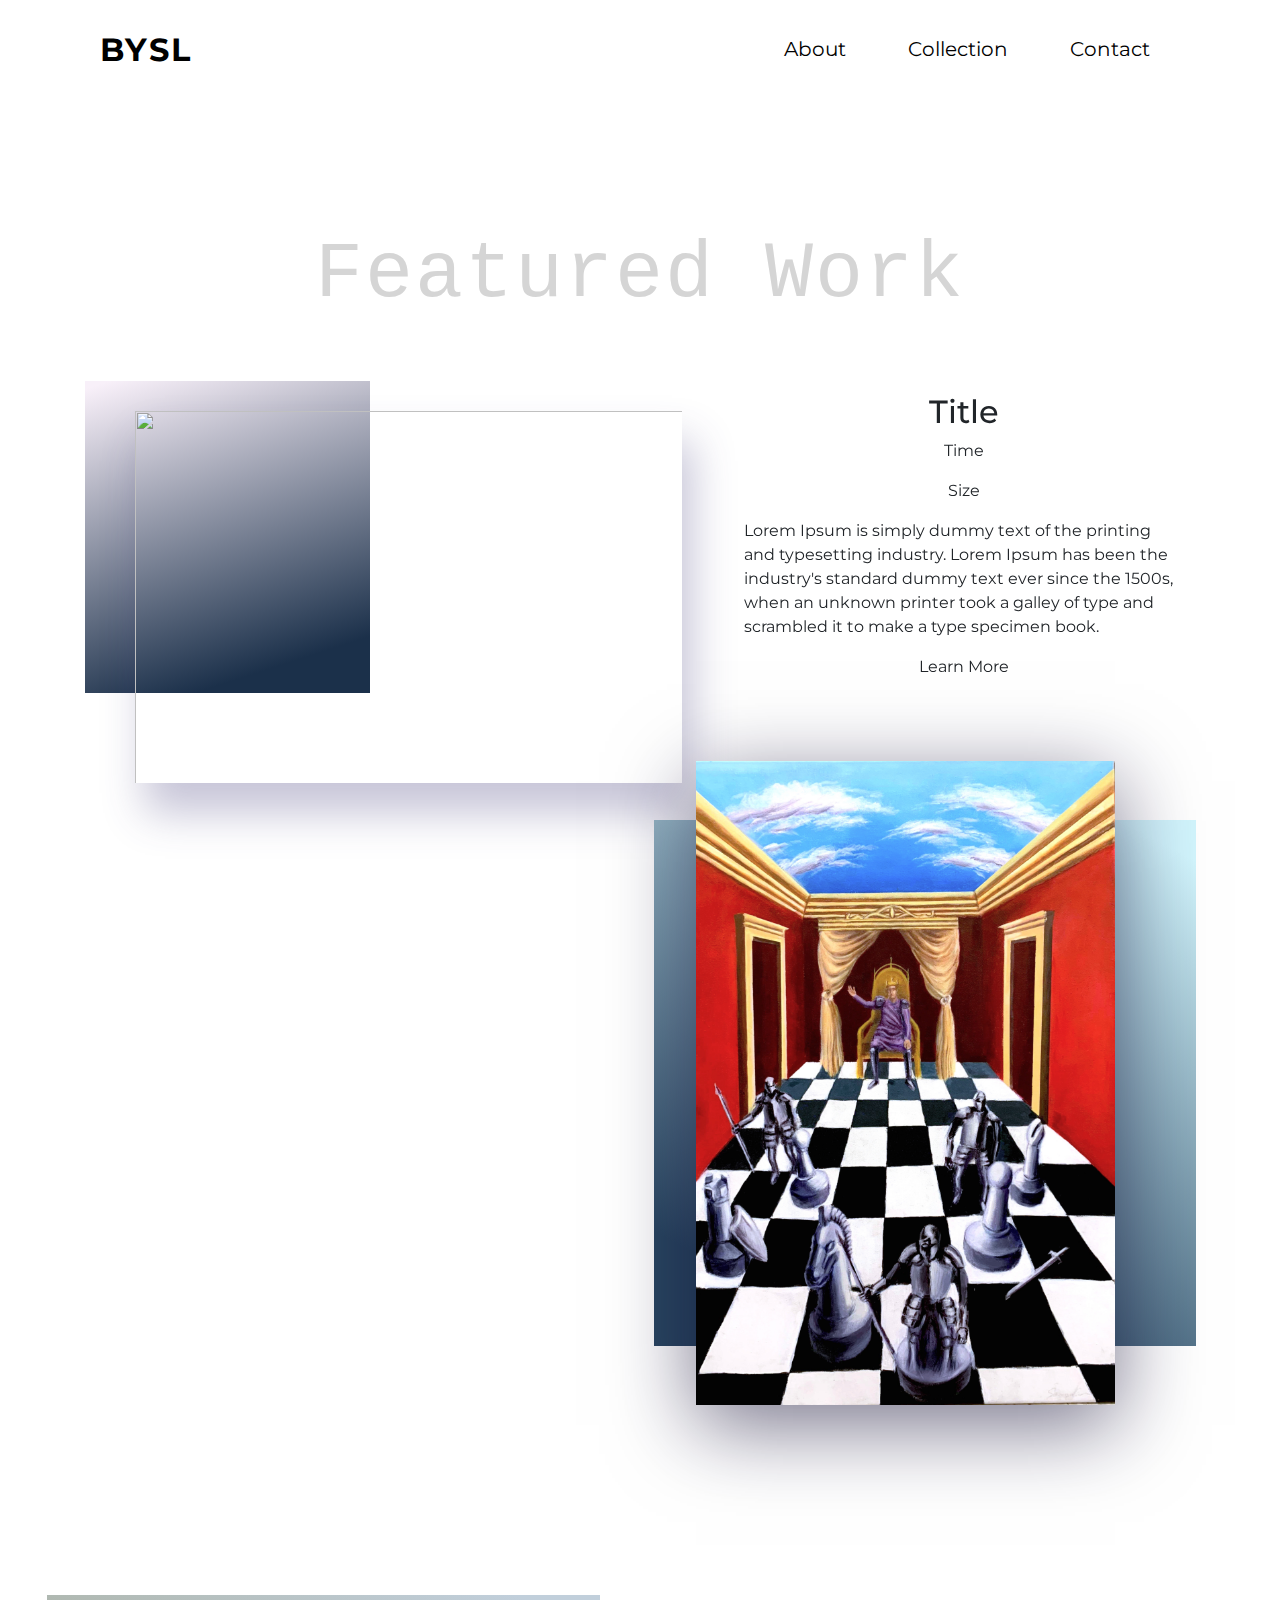
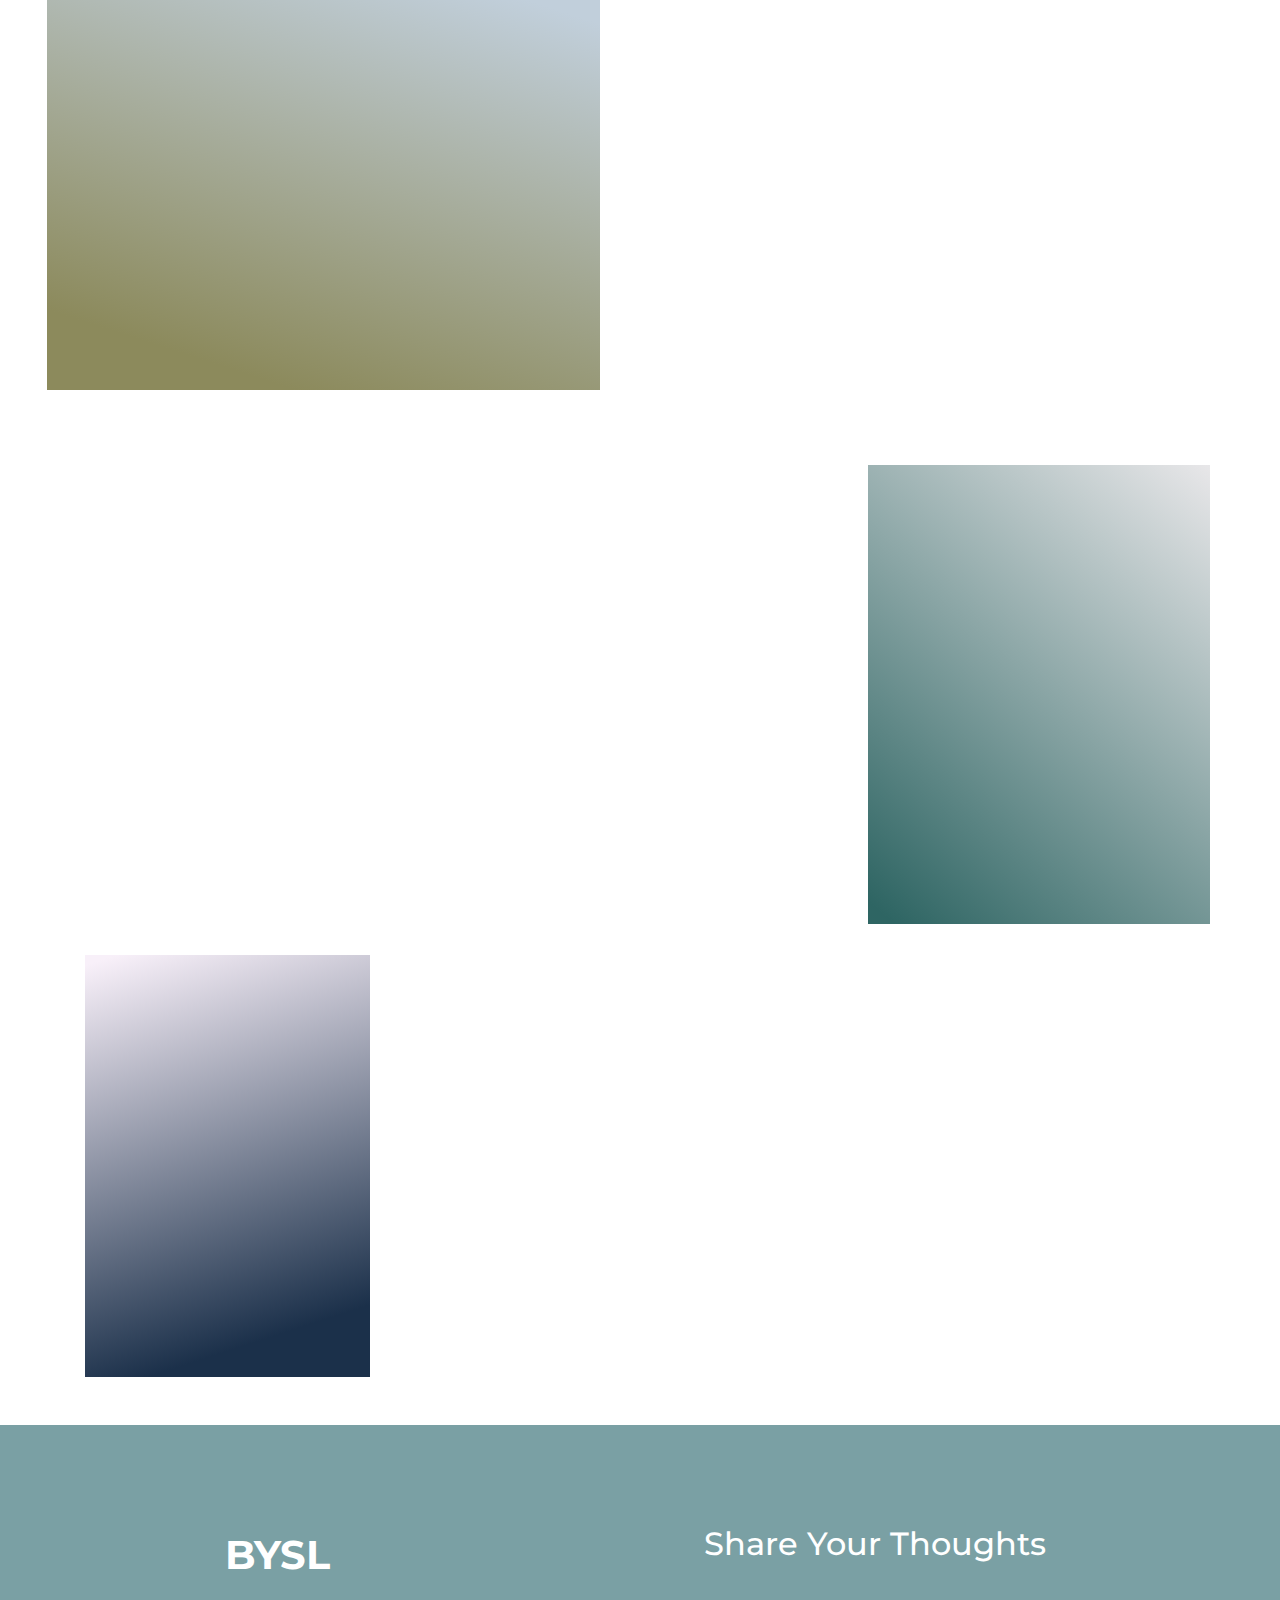
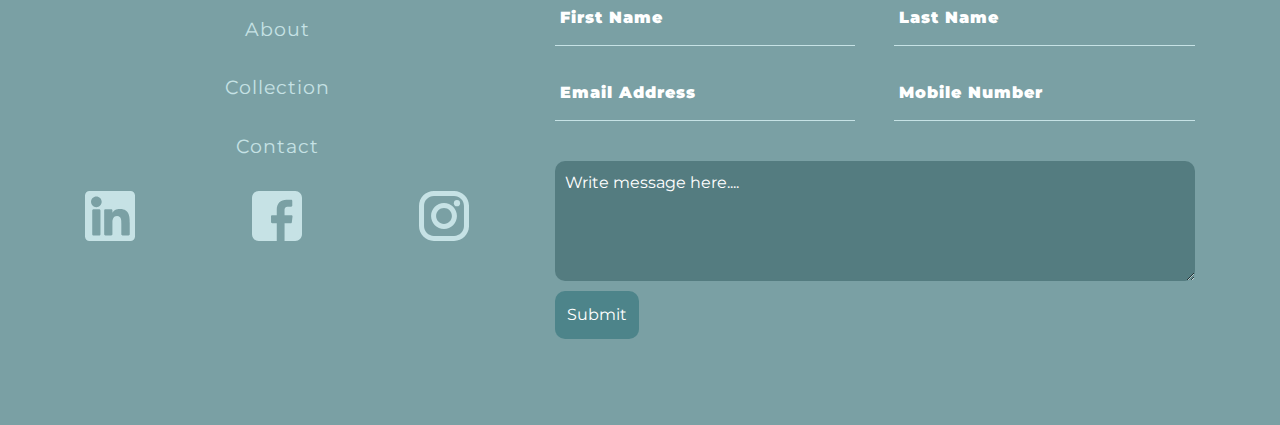
==== commit aae5a15d: "Update Aug 16" ====
--- a/landscape_page.html
+++ b/landscape_page.html
@@ -1,375 +1,560 @@
-<html><head>
-  <title>Navigation Bar</title>
-  <!-- Bootstrap Link-->
-  <link rel="stylesheet" href="https://stackpath.bootstrapcdn.com/bootstrap/4.4.1/css/bootstrap.min.css" integrity="sha384-Vkoo8x4CGsO3+Hhxv8T/Q5PaXtkKtu6ug5TOeNV6gBiFeWPGFN9MuhOf23Q9Ifjh" crossorigin="anonymous">
-  <link rel="stylesheet" href="https://unpkg.com/aos@next/dist/aos.css">
-  <link rel="stylesheet" href="landscape_style.css">
-  <link rel="stylesheet" href="header.css">
-  <link rel="stylesheet" href="footer.css">
-</head>
-<body data-aos-easing="ease" data-aos-duration="400" data-aos-delay="0">
-  <header class="nav-bar">
-    <a href="index.html" class="logo"> Bysl</a>
-    <ul>
-      <li><a href="index.html"> About</a></li>
-      <li><a href="#collection"> Collection</a></li>
-      <li><a href="#contact"> Contact </a></li>
-    </ul>
-  </header>
-
-  <div class="banner">
-    <div class="content">
-      <h2>Landscape.</h2>
-      <p>REIMAGINE. EARTH IS OUR CANVAS.</p>
+<html>
+  <head>
+    <title>Navigation Bar</title>
+    <!-- Bootstrap Link-->
+    <link
+      rel="stylesheet"
+      href="https://stackpath.bootstrapcdn.com/bootstrap/4.4.1/css/bootstrap.min.css"
+      integrity="sha384-Vkoo8x4CGsO3+Hhxv8T/Q5PaXtkKtu6ug5TOeNV6gBiFeWPGFN9MuhOf23Q9Ifjh"
+      crossorigin="anonymous"
+    />
+    <link rel="stylesheet" href="https://unpkg.com/aos@next/dist/aos.css" />
+    <link rel="stylesheet" href="landscape_style.css" />
+    <link rel="stylesheet" href="header.css" />
+    <link rel="stylesheet" href="footer.css" />
+    
+  </head>
+  <body data-aos-easing="ease" data-aos-duration="400" data-aos-delay="0">
+    <header class="nav-bar">
+      <a href="index.html" class="logo"> Bysl</a>
+      <ul>
+        <li><a href="index.html"> About</a></li>
+        <li><a href="#collection"> Collection</a></li>
+        <li><a href="#contact"> Contact </a></li>
+      </ul>
+    </header>
+
+    <div class="banner">
+      <div class="content">
+        <h2>Landscape.</h2>
+        <p>REIMAGINE. EARTH IS OUR CANVAS.</p>
+      </div>
+      <div class="background">
+        <div class="imgBox">
+          <img src="LandScape/polarbear.JPG" />
+        </div>
+        <div class="block">
+          <!-- This also has an image inside but
+    with less opacity -->
+          <img src="LandScape/polarbear.JPG" />
+        </div>
+      </div>
     </div>
-    <div class="background">
-      <div class="imgBox">
-        <img src="LandScape/polarbear.JPG">
-      </div>
-      <div class="block">
-        <!-- This also has an image inside but
-    with less opacity -->
-        <img src="LandScape/polarbear.JPG">
-      </div>
+
+    <script type="text/javascript">
+      window.addEventListener("scroll", function () {
+        var header = document.querySelector("header");
+        header.classList.toggle("sticky", window.scrollY > 0);
+      });
+    </script>
+    <div class="title">
+      <h1>Featured Work</h1>
     </div>
-  </div>
-
-  <script type="text/javascript">
-    window.addEventListener("scroll", function () {
-      var header = document.querySelector("header");
-      header.classList.toggle("sticky", window.scrollY > 0);
-    });
-  </script>
-  <div class="title">
-    <h2>Featured Work</h2>
-  </div>
-
-  <div class="container mt-3 mb-3" id = "collection">
-
-    <!-- ///////////////////////////////////////// -->
-    <div class="row justify-content-between mb-5">
-      <div class="col-lg-6 col-md-12 aos-init">
-        <div class="color_block" style=""></div>
-        <div class="myimgBox aos-init" style="padding: 30px; padding-left: 50px;" data-aos="fade-right" data-aos-duration="2000">
-          <img style="
-              width: 119%;
-              position: relative;
-              z-index: 1;
-              box-shadow: 10px 30px 40px 0px rgba(67, 58, 122, 0.3);
-            " src="LandScape/polarbear.JPG">
-        </div>
-      </div>
-      <div class="col-lg-6 col-md-12 d-flex align-items-center" style="">
-        <div class="text aos-init" data-aos="fade-left" data-aos-duration="1800" style="padding: 12px;margin-left: 77px;text-align: center;">
-          <h2>Title</h2>
-          <div>
-            <p>Time</p>
-            <p>Size</p>
-          </div>
-          <p style="text-align: left;">
-            Lorem Ipsum is simply dummy text of the printing and typesetting
-            industry. Lorem Ipsum has been the industry's standard dummy text
-            ever since the 1500s, when an unknown printer took a galley of
-            type and scrambled it to make a type specimen book.
-          </p>
-
-          <div class="ReadMore_Box">
-            <a> Learn More</a>
-          </div>
-        </div>
-      </div>
+
+    <div class="container mt-3 mb-3" id="collection">
+      <!-- ///////////////////////////////////////// -->
+      <div class="row justify-content-between mb-5">
+        <div class="col-lg-6 col-md-12 aos-init">
+          <div class="color_block" style=""></div>
+          <div
+            class="myimgBox aos-init"
+            style="padding: 30px; padding-left: 50px;"
+            data-aos="fade-right"
+            data-aos-duration="2000"
+          >
+            <img
+              style="
+                width: 119%;
+                position: relative;
+                z-index: 1;
+                box-shadow: 10px 30px 40px 0px rgba(67, 58, 122, 0.3);
+              "
+              src="LandScape/polarbear.JPG"
+            />
+          </div>
+        </div>
+        <div class="col-lg-6 col-md-12 d-flex align-items-center" style="">
+          <div
+            class="text aos-init"
+            data-aos="fade-left"
+            data-aos-duration="1800"
+            style="padding: 12px; margin-left: 77px; text-align: center;"
+          >
+            <h2>Title</h2>
+            <div>
+              <p>Time</p>
+              <p>Size</p>
+            </div>
+            <p style="text-align: left;">
+              Lorem Ipsum is simply dummy text of the printing and typesetting
+              industry. Lorem Ipsum has been the industry's standard dummy text
+              ever since the 1500s, when an unknown printer took a galley of
+              type and scrambled it to make a type specimen book.
+            </p>
+
+            <div class="ReadMore_Box">
+              <a> Learn More</a>
+            </div>
+          </div>
+        </div>
+      </div>
+
+      <!-- ////////////////////////////////////////// -->
+      <div class="row mb-5">
+        <div
+          class="col-lg-6 col-md-12 order-lg-2 d-flex justify-content-center"
+        >
+          <div
+            class="color_block align-self-center"
+            style="
+              height: 77%;
+              width: 95%;
+              background: linear-gradient(
+                28deg,
+                rgb(41 70 97) 14%,
+                rgb(210 245 253) 95%
+              );
+            "
+          ></div>
+          <div
+            class="myimgBox aos-init"
+            data-aos="fade-left"
+            data-aos-duration="1500"
+            style="width: 85%; position: relative; padding: 20px; left: -20px;"
+          >
+            <img
+              style="
+                width: 100%;
+                position: relative;
+                z-index: 1;
+                box-shadow: 0px 20px 80px 0px rgb(14 8 47 / 57%);
+              "
+              src="LandScape/chess-2.jpg"
+            />
+          </div>
+        </div>
+        <div
+          class="col-lg-6 col-md-12 order-lg-1 d-flex justify-content-center align-items-center"
+        >
+          <div
+            class="text aos-init"
+            data-aos="fade-right"
+            data-aos-duration="1500"
+            style="padding: 30px; text-align: center; font-stretch: expanded;"
+          >
+            <h2>Title</h2>
+            <div>
+              <p>Time</p>
+              <p>Size</p>
+            </div>
+            <p style="text-align: left;">
+              Lorem Ipsum is simply dummy text of the printing and typesetting
+              industry. Lorem Ipsum has been the industry's standard dummy text
+              ever since the 1500s, when an unknown printer took a galley of
+              type and scrambled it to make a type specimen book.
+            </p>
+            <div class="ReadMore_Box">
+              <a> Learn More</a>
+            </div>
+          </div>
+        </div>
+      </div>
+
+      <!-- //////////////////////////////////////////////////////////////////////////// -->
+      <div class="row mb-5">
+        <div
+          class="col-lg-6 col-md-12 order-lg-1 d-flex justify-content-center"
+        >
+          <div
+            class="color_block align-self-center"
+            style="
+              right: 40px;
+              height: 71%;
+              width: 97%;
+              bottom: 40px;
+              background: linear-gradient(
+                18deg,
+                rgb(140 138 92) 14%,
+                rgb(193 207 219) 95%
+              );
+            "
+          ></div>
+          <div
+            class="myimgBox aos-init"
+            data-aos="fade-right"
+            data-aos-duration="1500"
+            style="width: 85%; position: relative; padding: 20px; left: -20px;"
+          >
+            <img
+              style="
+                width: 100%;
+                position: relative;
+                z-index: 1;
+                box-shadow: 10px 30px 40px 0px rgb(19 7 33 / 50%);
+              "
+              src="LandScape/pixel.jpg"
+            />
+          </div>
+        </div>
+        <div
+          class="col-lg-6 col-md-12 order-lg-2 d-flex justify-content-center align-items-center"
+        >
+          <div
+            class="text aos-init"
+            data-aos="fade-left"
+            data-aos-duration="1500"
+            style="padding: 30px; text-align: center; font-stretch: expanded;"
+          >
+            <h2>Title</h2>
+            <div>
+              <p>Time</p>
+              <p>Size</p>
+            </div>
+            <p style="text-align: left;">
+              Lorem Ipsum is simply dummy text of the printing and typesetting
+              industry. Lorem Ipsum has been the industry's standard dummy text
+              ever since the 1500s, when an unknown printer took a galley of
+              type and scrambled it to make a type specimen book.
+            </p>
+            <div class="ReadMore_Box">
+              <a> Learn More</a>
+            </div>
+          </div>
+        </div>
+      </div>
+
+      <!-- //////////////////////////////////////////////////////// -->
+      <div class="row mb-5">
+        <div
+          class="col-lg-6 col-md-12 order-lg-2 d-flex justify-content-center"
+        >
+          <div
+            class="color_block align-self-center"
+            style="
+              right: 0px;
+              height: 107%;
+              width: 60%;
+              bottom: -17px;
+              background: linear-gradient(
+                221deg,
+                rgba(232, 231, 233, 1) 0%,
+                rgb(46 101 99) 97%
+              );
+            "
+          ></div>
+          <div
+            class="myimgBox aos-init"
+            data-aos="fade-left"
+            data-aos-duration="1500"
+            style="position: relative; padding: 20px; left: -20px;"
+          >
+            <img
+              style="
+                width: 100%;
+                position: relative;
+                z-index: 1;
+                box-shadow: 10px 30px 40px 0px rgb(21 17 41 / 50%);
+              "
+              src="LandScape/forest.jpg"
+            />
+          </div>
+        </div>
+        <div
+          class="col-lg-6 col-md-12 order-lg-1 d-flex justify-content-center align-items-center"
+        >
+          <div
+            class="text aos-init"
+            data-aos="fade-right"
+            data-aos-duration="1500"
+            style="padding: 30px; text-align: center; font-stretch: expanded;"
+          >
+            <h2>Title</h2>
+            <div>
+              <p>Time</p>
+              <p>Size</p>
+            </div>
+            <p style="text-align: left;">
+              Lorem Ipsum is simply dummy text of the printing and typesetting
+              industry. Lorem Ipsum has been the industry's standard dummy text
+              ever since the 1500s, when an unknown printer took a galley of
+              type and scrambled it to make a type specimen book.
+            </p>
+            <div class="ReadMore_Box">
+              <a> Learn More</a>
+            </div>
+          </div>
+        </div>
+      </div>
+      <!-- /////////////////////////////////////////////////////////////////// -->
+      <div class="row justify-content-between mb-5">
+        <div class="col-lg-6 col-md-12 aos-init">
+          <div class="color_block" style=""></div>
+          <div
+            class="myimgBox aos-init"
+            style="padding: 30px; padding-left: 50px;"
+            data-aos="fade-right"
+            data-aos-duration="2000"
+          >
+            <img
+              style="
+                width: 100%;
+                position: relative;
+                z-index: 1;
+                box-shadow: 10px 30px 40px 0px rgba(67, 58, 122, 0.3);
+              "
+              src="LandScape/panda.JPG"
+            />
+          </div>
+        </div>
+        <div class="col-lg-6 col-md-12 d-flex align-items-center" style="">
+          <div
+            class="text aos-init"
+            data-aos="fade-left"
+            data-aos-duration="1800"
+            style="padding: 10px; text-align: center;"
+          >
+            <h2>Title</h2>
+            <div>
+              <p>Time</p>
+              <p>Size</p>
+            </div>
+            <p style="text-align: left;">
+              Lorem Ipsum is simply dummy text of the printing and typesetting
+              industry. Lorem Ipsum has been the industry's standard dummy text
+              ever since the 1500s, when an unknown printer took a galley of
+              type and scrambled it to make a type specimen book.
+            </p>
+
+            <div class="ReadMore_Box">
+              <a> Learn More</a>
+            </div>
+          </div>
+        </div>
+      </div>
+      <!-- //////////////////////////////////////////////// -->
     </div>
 
-    <!-- ////////////////////////////////////////// -->
-    <div class="row mb-5">
-      <div class="col-lg-6 col-md-12 order-lg-2 d-flex justify-content-center">
-        <div class="color_block align-self-center" style="
-            height: 77%;
-            width: 95%;
-            background: linear-gradient(
-              28deg,
-              rgb(41 70 97) 14%,
-              rgb(210 245 253) 95%
-            );
-          "></div>
-        <div class="myimgBox aos-init" data-aos="fade-left" data-aos-duration="1500" style="width: 85%; position: relative; padding: 20px; left: -20px;">
-          <img style="
-              width: 100%;
-              position: relative;
-              z-index: 1;
-              box-shadow: 0px 20px 80px 0px rgb(14 8 47 / 57%);
-            " src="LandScape/chess-2.jpg">
-        </div>
-      </div>
-      <div class="col-lg-6 col-md-12 order-lg-1 d-flex justify-content-center align-items-center">
-        <div class="text aos-init" data-aos="fade-right" data-aos-duration="1500" style="padding: 30px; text-align: center; font-stretch: expanded;">
-          <h2>Title</h2>
-          <div>
-            <p>Time</p>
-            <p>Size</p>
-          </div>
-          <p style="text-align: left;">
-            Lorem Ipsum is simply dummy text of the printing and typesetting
-            industry. Lorem Ipsum has been the industry's standard dummy text
-            ever since the 1500s, when an unknown printer took a galley of
-            type and scrambled it to make a type specimen book.
-          </p>
-          <div class="ReadMore_Box">
-            <a> Learn More</a>
-          </div>
-        </div>
-      </div>
-    </div>
-
-    <!-- //////////////////////////////////////////////////////////////////////////// -->
-    <div class="row mb-5">
-      <div class="col-lg-6 col-md-12 order-lg-1 d-flex justify-content-center">
-        <div class="color_block align-self-center" style="
-            right: 40px;
-            height: 71%;
-            width: 97%;
-            bottom: 40px;
-            background: linear-gradient(
-              18deg,
-              rgb(140 138 92) 14%,
-              rgb(193 207 219) 95%
-            );
-          "></div>
-        <div class="myimgBox aos-init" data-aos="fade-right" data-aos-duration="1500" style="width: 85%; position: relative; padding: 20px; left: -20px;">
-          <img style="
-              width: 100%;
-              position: relative;
-              z-index: 1;
-              box-shadow: 10px 30px 40px 0px rgb(19 7 33 / 50%);
-            " src="LandScape/pixel.jpg">
-        </div>
-      </div>
-      <div class="col-lg-6 col-md-12 order-lg-2 d-flex justify-content-center align-items-center">
-        <div class="text aos-init" data-aos="fade-left" data-aos-duration="1500" style="padding: 30px; text-align: center; font-stretch: expanded;">
-          <h2>Title</h2>
-          <div>
-            <p>Time</p>
-            <p>Size</p>
-          </div>
-          <p style="text-align: left;">
-            Lorem Ipsum is simply dummy text of the printing and typesetting
-            industry. Lorem Ipsum has been the industry's standard dummy text
-            ever since the 1500s, when an unknown printer took a galley of
-            type and scrambled it to make a type specimen book.
-          </p>
-          <div class="ReadMore_Box">
-            <a> Learn More</a>
-          </div>
-        </div>
-      </div>
-    </div>
-
-    <!-- //////////////////////////////////////////////////////// -->
-    <div class="row mb-5">
-      <div class="col-lg-6 col-md-12 order-lg-2 d-flex justify-content-center">
-        <div class="color_block align-self-center" style="
-            right: 0px;
-            height: 107%;
-            width: 60%;
-            bottom: -17px;
-            background: linear-gradient(
-              221deg,
-              rgba(232, 231, 233, 1) 0%,
-              rgb(46 101 99) 97%
-            );
-          "></div>
-        <div class="myimgBox aos-init" data-aos="fade-left" data-aos-duration="1500" style="position: relative; padding: 20px; left: -20px;">
-          <img style="
-              width: 100%;
-              position: relative;
-              z-index: 1;
-              box-shadow: 10px 30px 40px 0px rgb(21 17 41 / 50%);
-            " src="LandScape/forest.jpg">
-        </div>
-      </div>
-      <div class="col-lg-6 col-md-12 order-lg-1 d-flex justify-content-center align-items-center">
-        <div class="text aos-init" data-aos="fade-right" data-aos-duration="1500" style="padding: 30px; text-align: center; font-stretch: expanded;">
-          <h2>Title</h2>
-          <div>
-            <p>Time</p>
-            <p>Size</p>
-          </div>
-          <p style="text-align: left;">
-            Lorem Ipsum is simply dummy text of the printing and typesetting
-            industry. Lorem Ipsum has been the industry's standard dummy text
-            ever since the 1500s, when an unknown printer took a galley of
-            type and scrambled it to make a type specimen book.
-          </p>
-          <div class="ReadMore_Box">
-            <a> Learn More</a>
-          </div>
-        </div>
-      </div>
-    </div>
-    <!-- /////////////////////////////////////////////////////////////////// -->
-    <div class="row justify-content-between mb-5">
-      <div class="col-lg-6 col-md-12 aos-init">
-        <div class="color_block" style=""></div>
-        <div class="myimgBox aos-init" style="padding: 30px; padding-left: 50px;" data-aos="fade-right" data-aos-duration="2000">
-          <img style="
-              width: 100%;
-              position: relative;
-              z-index: 1;
-              box-shadow: 10px 30px 40px 0px rgba(67, 58, 122, 0.3);
-            " src="LandScape/panda.JPG">
-        </div>
-      </div>
-      <div class="col-lg-6 col-md-12 d-flex align-items-center" style="">
-        <div class="text aos-init" data-aos="fade-left" data-aos-duration="1800" style="padding: 10px; text-align: center;">
-          <h2>Title</h2>
-          <div>
-            <p>Time</p>
-            <p>Size</p>
-          </div>
-          <p style="text-align: left;">
-            Lorem Ipsum is simply dummy text of the printing and typesetting
-            industry. Lorem Ipsum has been the industry's standard dummy text
-            ever since the 1500s, when an unknown printer took a galley of
-            type and scrambled it to make a type specimen book.
-          </p>
-
-          <div class="ReadMore_Box">
-            <a> Learn More</a>
-          </div>
-        </div>
-      </div>
-    </div>
-    <!-- //////////////////////////////////////////////// -->
-  </div>
-
-
-  <!-- ///////////////////////////////footer /////////////////////////// -->
-  <div class="footer" id = "contact">
-    <div class="navigation">
-      <a href="#" class="logo"> Bysl</a>
-      <ul>
-        <li><a href="#about"> About</a></li>
-        <li><a href="#services"> Collection</a></li>
-        <li><a href="#portfolios"> Contact </a></li>
-      </ul>
-      <!--?xml version="1.0" encoding="iso-8859-1"?-->
-      <!-- Generator: Adobe Illustrator 19.0.0, SVG Export Plug-In . SVG Version: 6.00 Build 0)  -->
-      <div class="icon-container">
-        <!-- Linkedin Icon -->
-        <a href="https://www.linkedin.com/in/sammy-lee-9814b11b1/">
-          <svg version="1.1" id="Layer_1" xmlns="http://www.w3.org/2000/svg" xmlns:xlink="http://www.w3.org/1999/xlink" x="0px" y="0px" viewBox="0 0 382 382" style="enable-background: new 0 0 382 382;" xml:space="preserve">
-            <path id="icon-linkedin" d="M347.445,0H34.555C15.471,0,0,15.471,0,34.555v312.889C0,366.529,15.471,382,34.555,382h312.889
-        C366.529,382,382,366.529,382,347.444V34.555C382,15.471,366.529,0,347.445,0z M118.207,329.844c0,5.554-4.502,10.056-10.056,10.056
-        H65.345c-5.554,0-10.056-4.502-10.056-10.056V150.403c0-5.554,4.502-10.056,10.056-10.056h42.806
-        c5.554,0,10.056,4.502,10.056,10.056V329.844z M86.748,123.432c-22.459,0-40.666-18.207-40.666-40.666S64.289,42.1,86.748,42.1
-        s40.666,18.207,40.666,40.666S109.208,123.432,86.748,123.432z M341.91,330.654c0,5.106-4.14,9.246-9.246,9.246H286.73
-        c-5.106,0-9.246-4.14-9.246-9.246v-84.168c0-12.556,3.683-55.021-32.813-55.021c-28.309,0-34.051,29.066-35.204,42.11v97.079
-        c0,5.106-4.139,9.246-9.246,9.246h-44.426c-5.106,0-9.246-4.14-9.246-9.246V149.593c0-5.106,4.14-9.246,9.246-9.246h44.426
-        c5.106,0,9.246,4.14,9.246,9.246v15.655c10.497-15.753,26.097-27.912,59.312-27.912c73.552,0,73.131,68.716,73.131,106.472
-        L341.91,330.654L341.91,330.654z"></path>
-          </svg>
-        </a>
-        <!-- Facebook Icon -->
-        <a href="https://www.facebook.com/sammy.lee.3572846">
-          <svg version="1.1" xmlns="http://www.w3.org/2000/svg" xmlns:xlink="http://www.w3.org/1999/xlink" viewBox="0 0 408.788 408.788" style="enable-background: new 0 0 408.788 408.788;" xml:space="preserve">
-            <path id="icon-facebook" d="M353.701,0H55.087C24.665,0,0.002,24.662,0.002,55.085v298.616c0,30.423,24.662,55.085,55.085,55.085
-              h147.275l0.251-146.078h-37.951c-4.932,0-8.935-3.988-8.954-8.92l-0.182-47.087c-0.019-4.959,3.996-8.989,8.955-8.989h37.882
-              v-45.498c0-52.8,32.247-81.55,79.348-81.55h38.65c4.945,0,8.955,4.009,8.955,8.955v39.704c0,4.944-4.007,8.952-8.95,8.955
-              l-23.719,0.011c-25.615,0-30.575,12.172-30.575,30.035v39.389h56.285c5.363,0,9.524,4.683,8.892,10.009l-5.581,47.087
-              c-0.534,4.506-4.355,7.901-8.892,7.901h-50.453l-0.251,146.078h87.631c30.422,0,55.084-24.662,55.084-55.084V55.085
-              C408.786,24.662,384.124,0,353.701,0z"></path>
-          </svg>
-        </a>
-
-        <!-- Instagram Icon -->
-        <div id="hitBox">
-          <a href="https://www.instagram.com/slee24635/?hl=en">
-            <svg version="1.1" xmlns="http://www.w3.org/2000/svg" xmlns:xlink="http://www.w3.org/1999/xlink" x="0px" y="0px" viewBox="0 0 551 551" style="
-                enable-background: new 0 0 551 551; /* position: absolute; */
-              " xml:space="preserve">
-              <g id="instagram-icon">
-                <linearGradient id="SVGID_1_" gradientUnits="userSpaceOnUse" x1="275.517" y1="787.43" x2="275.517" y2="242.28" gradientTransform="matrix(1 0 0 1 0 -238)">
-                  <stop offset="0" style="stop-color: #e09b3d;"></stop>
-                  <stop offset="0.3" style="stop-color: #c74c4d;"></stop>
-                  <stop offset="0.6" style="stop-color: #c21975;"></stop>
-                  <stop offset="1" style="stop-color: #7024c4;"></stop>
-                </linearGradient>
-                <path class="st0" style="fill: #c6e2e5;" d="M386.9,0H164.2C73.6,0,0,73.6,0,164.2v222.7C0,477.4,73.6,551,164.2,551h222.7c90.5,0,164.2-73.6,164.2-164.2
-                  V164.2C551,73.6,477.4,0,386.9,0z M495.6,386.9c0,60-48.7,108.7-108.7,108.7H164.2c-60,0-108.7-48.7-108.7-108.7V164.2
-                  c0-60,48.7-108.7,108.7-108.7h222.7c60,0,108.7,48.7,108.7,108.7L495.6,386.9L495.6,386.9z"></path>
-                <path class="st0" id="icon-instagram-gradient" style="fill: url(#SVGID_1_);" d="M386.9,0H164.2C73.6,0,0,73.6,0,164.2v222.7C0,477.4,73.6,551,164.2,551h222.7c90.5,0,164.2-73.6,164.2-164.2
-                    V164.2C551,73.6,477.4,0,386.9,0z M495.6,386.9c0,60-48.7,108.7-108.7,108.7H164.2c-60,0-108.7-48.7-108.7-108.7V164.2
-                    c0-60,48.7-108.7,108.7-108.7h222.7c60,0,108.7,48.7,108.7,108.7L495.6,386.9L495.6,386.9z"></path>
-
-                <linearGradient id="SVGID_2_" gradientUnits="userSpaceOnUse" x1="275.517" y1="787.43" x2="275.517" y2="242.28" gradientTransform="matrix(1 0 0 1 0 -238)">
-                  <stop offset="0" style="stop-color: #e09b3d;"></stop>
-                  <stop offset="0.3" style="stop-color: #c74c4d;"></stop>
-                  <stop offset="0.6" style="stop-color: #c21975;"></stop>
-                  <stop offset="1" style="stop-color: #7024c4;"></stop>
-                </linearGradient>
-                <path class="st1" style="fill: #c6e2e5;" d="M275.5,133C196.9,133,133,196.9,133,275.5S196.9,418,275.5,418S418,354.1,418,275.5S354.1,133,275.5,133z
-        M275.5,362.6c-48.1,0-87.1-39-87.1-87.1s39-87.1,87.1-87.1c48.1,0,87.1,39,87.1,87.1C362.6,323.6,323.6,362.6,275.5,362.6z"></path>
-                <path class="st1" id="icon-instagram-gradient" style="fill: url(#SVGID_2_);" d="M275.5,133C196.9,133,133,196.9,133,275.5S196.9,418,275.5,418S418,354.1,418,275.5S354.1,133,275.5,133z
-        M275.5,362.6c-48.1,0-87.1-39-87.1-87.1s39-87.1,87.1-87.1c48.1,0,87.1,39,87.1,87.1C362.6,323.6,323.6,362.6,275.5,362.6z"></path>
-
-                <linearGradient id="SVGID_3_" gradientUnits="userSpaceOnUse" x1="418.31" y1="787.43" x2="418.31" y2="242.28" gradientTransform="matrix(1 0 0 1 0 -238)">
-                  <stop offset="0" style="stop-color: #e09b3d;"></stop>
-                  <stop offset="0.3" style="stop-color: #c74c4d;"></stop>
-                  <stop offset="0.6" style="stop-color: #c21975;"></stop>
-                  <stop offset="1" style="stop-color: #7024c4;"></stop>
-                </linearGradient>
-                <circle style="fill: #c6e2e5;" class="st2" cx="418.3" cy="134.1" r="34.1"></circle>
-                <circle id="icon-instagram-gradient" style="fill: url(#SVGID_2_);" class="st2" cx="418.3" cy="134.1" r="34.1"></circle>
-              </g>
+    <!-- ///////////////////////////////footer /////////////////////////// -->
+    <section class="footer" id="contact">
+      <div class="navigation">
+        <a href="#" class="logo"> Bysl</a>
+        <ul>
+          <li><a href="#about"> About</a></li>
+          <li><a href="#collection"> Collection</a></li>
+          <li><a href="#contact"> Contact </a></li>
+        </ul>
+        <!--?xml version="1.0" encoding="iso-8859-1"?-->
+        <!-- Generator: Adobe Illustrator 19.0.0, SVG Export Plug-In . SVG Version: 6.00 Build 0)  -->
+        <div class="icon-container">
+          <!-- Linkedin Icon -->
+          <a href="https://www.linkedin.com/in/sammy-lee-9814b11b1/">
+            <svg
+              version="1.1"
+              id="Layer_1"
+              xmlns="http://www.w3.org/2000/svg"
+              xmlns:xlink="http://www.w3.org/1999/xlink"
+              x="0px"
+              y="0px"
+              viewBox="0 0 382 382"
+              style="enable-background: new 0 0 382 382;"
+              xml:space="preserve"
+            >
+              <path
+                id="icon-linkedin"
+                d="M347.445,0H34.555C15.471,0,0,15.471,0,34.555v312.889C0,366.529,15.471,382,34.555,382h312.889
+          C366.529,382,382,366.529,382,347.444V34.555C382,15.471,366.529,0,347.445,0z M118.207,329.844c0,5.554-4.502,10.056-10.056,10.056
+          H65.345c-5.554,0-10.056-4.502-10.056-10.056V150.403c0-5.554,4.502-10.056,10.056-10.056h42.806
+          c5.554,0,10.056,4.502,10.056,10.056V329.844z M86.748,123.432c-22.459,0-40.666-18.207-40.666-40.666S64.289,42.1,86.748,42.1
+          s40.666,18.207,40.666,40.666S109.208,123.432,86.748,123.432z M341.91,330.654c0,5.106-4.14,9.246-9.246,9.246H286.73
+          c-5.106,0-9.246-4.14-9.246-9.246v-84.168c0-12.556,3.683-55.021-32.813-55.021c-28.309,0-34.051,29.066-35.204,42.11v97.079
+          c0,5.106-4.139,9.246-9.246,9.246h-44.426c-5.106,0-9.246-4.14-9.246-9.246V149.593c0-5.106,4.14-9.246,9.246-9.246h44.426
+          c5.106,0,9.246,4.14,9.246,9.246v15.655c10.497-15.753,26.097-27.912,59.312-27.912c73.552,0,73.131,68.716,73.131,106.472
+          L341.91,330.654L341.91,330.654z"
+              ></path>
             </svg>
           </a>
-        </div>
-        <!-- Instagram Icon -->
-      </div>
-    </div>
-
-    <div class="contact-form">
-      <div class="tag">
-        <h2 style="margin: 0;">Share Your Thoughts</h2>
-      </div>
-      <div class="input-box">
-        <div class="box w50">
-          <input type="text" name="firstname" required="">
-          <span> First Name </span>
-        </div>
-
-        <div class="box w50">
-          <input type="text" name="lastname" required="">
-          <span> Last Name </span>
-        </div>
-
-        <div class="box w50">
-          <input type="text" name="email" required="">
-          <span> Email Address </span>
-        </div>
-
-        <div class="box w50">
-          <input type="text" name="phone" required="">
-          <span> Mobile Number </span>
-        </div>
-
-        <div class="box w100">
-          <textarea type="text" name="message" required=""></textarea>
-          <span>Write message here ...</span>
-        </div>
-
-        <div class="box w100">
-          <input type="submit" name="Send">
-        </div>
-      </div>
-    </div>
-  </div>
-  <!-- ///////////////////////////////footer /////////////////////////// -->
-
-  <script src="https://unpkg.com/aos@next/dist/aos.js"></script>
-  <script>
-    AOS.init();
-  </script>
-
-
-</body></html>+
+          <!-- Facebook Icon -->
+          <a href="https://www.facebook.com/sammy.lee.3572846">
+            <svg
+              version="1.1"
+              xmlns="http://www.w3.org/2000/svg"
+              xmlns:xlink="http://www.w3.org/1999/xlink"
+              viewBox="0 0 408.788 408.788"
+              style="enable-background: new 0 0 408.788 408.788;"
+              xml:space="preserve"
+            >
+              <path
+                id="icon-facebook"
+                d="M353.701,0H55.087C24.665,0,0.002,24.662,0.002,55.085v298.616c0,30.423,24.662,55.085,55.085,55.085
+                h147.275l0.251-146.078h-37.951c-4.932,0-8.935-3.988-8.954-8.92l-0.182-47.087c-0.019-4.959,3.996-8.989,8.955-8.989h37.882
+                v-45.498c0-52.8,32.247-81.55,79.348-81.55h38.65c4.945,0,8.955,4.009,8.955,8.955v39.704c0,4.944-4.007,8.952-8.95,8.955
+                l-23.719,0.011c-25.615,0-30.575,12.172-30.575,30.035v39.389h56.285c5.363,0,9.524,4.683,8.892,10.009l-5.581,47.087
+                c-0.534,4.506-4.355,7.901-8.892,7.901h-50.453l-0.251,146.078h87.631c30.422,0,55.084-24.662,55.084-55.084V55.085
+                C408.786,24.662,384.124,0,353.701,0z"
+              ></path>
+            </svg>
+          </a>
+
+          <!-- Instagram Icon -->
+          <div id="hitBox">
+            <a href="https://www.instagram.com/slee24635/?hl=en">
+              <svg
+                version="1.1"
+                xmlns="http://www.w3.org/2000/svg"
+                xmlns:xlink="http://www.w3.org/1999/xlink"
+                x="0px"
+                y="0px"
+                viewBox="0 0 551 551"
+                style="
+                  enable-background: new 0 0 551 551; /* position: absolute; */
+                "
+                xml:space="preserve"
+              >
+                <g id="instagram-icon">
+                  <linearGradient
+                    id="SVGID_1_"
+                    gradientUnits="userSpaceOnUse"
+                    x1="275.517"
+                    y1="787.43"
+                    x2="275.517"
+                    y2="242.28"
+                    gradientTransform="matrix(1 0 0 1 0 -238)"
+                  >
+                    <stop offset="0" style="stop-color: #e09b3d;"></stop>
+                    <stop offset="0.3" style="stop-color: #c74c4d;"></stop>
+                    <stop offset="0.6" style="stop-color: #c21975;"></stop>
+                    <stop offset="1" style="stop-color: #7024c4;"></stop>
+                  </linearGradient>
+                  <path
+                    class="st0"
+                    style="fill: #c6e2e5;"
+                    d="M386.9,0H164.2C73.6,0,0,73.6,0,164.2v222.7C0,477.4,73.6,551,164.2,551h222.7c90.5,0,164.2-73.6,164.2-164.2
+          V164.2C551,73.6,477.4,0,386.9,0z M495.6,386.9c0,60-48.7,108.7-108.7,108.7H164.2c-60,0-108.7-48.7-108.7-108.7V164.2
+          c0-60,48.7-108.7,108.7-108.7h222.7c60,0,108.7,48.7,108.7,108.7L495.6,386.9L495.6,386.9z"
+                  ></path>
+                  <path
+                    class="st0"
+                    id="icon-instagram-gradient"
+                    style="fill: url(#SVGID_1_);"
+                    d="M386.9,0H164.2C73.6,0,0,73.6,0,164.2v222.7C0,477.4,73.6,551,164.2,551h222.7c90.5,0,164.2-73.6,164.2-164.2
+          V164.2C551,73.6,477.4,0,386.9,0z M495.6,386.9c0,60-48.7,108.7-108.7,108.7H164.2c-60,0-108.7-48.7-108.7-108.7V164.2
+          c0-60,48.7-108.7,108.7-108.7h222.7c60,0,108.7,48.7,108.7,108.7L495.6,386.9L495.6,386.9z"
+                  ></path>
+
+                  <linearGradient
+                    id="SVGID_2_"
+                    gradientUnits="userSpaceOnUse"
+                    x1="275.517"
+                    y1="787.43"
+                    x2="275.517"
+                    y2="242.28"
+                    gradientTransform="matrix(1 0 0 1 0 -238)"
+                  >
+                    <stop offset="0" style="stop-color: #e09b3d;"></stop>
+                    <stop offset="0.3" style="stop-color: #c74c4d;"></stop>
+                    <stop offset="0.6" style="stop-color: #c21975;"></stop>
+                    <stop offset="1" style="stop-color: #7024c4;"></stop>
+                  </linearGradient>
+                  <path
+                    class="st1"
+                    style="fill: #c6e2e5;"
+                    d="M275.5,133C196.9,133,133,196.9,133,275.5S196.9,418,275.5,418S418,354.1,418,275.5S354.1,133,275.5,133z
+            M275.5,362.6c-48.1,0-87.1-39-87.1-87.1s39-87.1,87.1-87.1c48.1,0,87.1,39,87.1,87.1C362.6,323.6,323.6,362.6,275.5,362.6z"
+                  ></path>
+                  <path
+                    class="st1"
+                    id="icon-instagram-gradient"
+                    style="fill: url(#SVGID_2_);"
+                    d="M275.5,133C196.9,133,133,196.9,133,275.5S196.9,418,275.5,418S418,354.1,418,275.5S354.1,133,275.5,133z
+            M275.5,362.6c-48.1,0-87.1-39-87.1-87.1s39-87.1,87.1-87.1c48.1,0,87.1,39,87.1,87.1C362.6,323.6,323.6,362.6,275.5,362.6z"
+                  ></path>
+
+                  <linearGradient
+                    id="SVGID_3_"
+                    gradientUnits="userSpaceOnUse"
+                    x1="418.31"
+                    y1="787.43"
+                    x2="418.31"
+                    y2="242.28"
+                    gradientTransform="matrix(1 0 0 1 0 -238)"
+                  >
+                    <stop offset="0" style="stop-color: #e09b3d;"></stop>
+                    <stop offset="0.3" style="stop-color: #c74c4d;"></stop>
+                    <stop offset="0.6" style="stop-color: #c21975;"></stop>
+                    <stop offset="1" style="stop-color: #7024c4;"></stop>
+                  </linearGradient>
+                  <circle
+                    style="fill: #c6e2e5;"
+                    class="st2"
+                    cx="418.3"
+                    cy="134.1"
+                    r="34.1"
+                  ></circle>
+                  <circle
+                    id="icon-instagram-gradient"
+                    style="fill: url(#SVGID_2_);"
+                    class="st2"
+                    cx="418.3"
+                    cy="134.1"
+                    r="34.1"
+                  ></circle>
+                </g>
+              </svg>
+            </a>
+          </div>
+          <!-- Instagram Icon -->
+        </div>
+      </div>
+
+      <div class="contact-form">
+        <div class="title">
+          <h2>Share Your Thoughts</h2>
+        </div>
+        <form action="https://formsubmit.co/your@email.com" method="POST">
+          <div class="input-box">
+            <div class="box w50">
+              <input type="text" name="firstname" required="" />
+              <span> First Name </span>
+            </div>
+
+            <div class="box w50">
+              <input type="text" name="lastname" required="" />
+              <span> Last Name </span>
+            </div>
+
+            <div class="box w50">
+              <input type="text" name="email" required="" />
+              <span> Email Address </span>
+            </div>
+
+            <div class="box w50">
+              <input type="text" name="phone" required="" />
+              <span> Mobile Number </span>
+            </div>
+
+            <div class="box w100">
+              <textarea
+                type="text"
+                name="message"
+                required=""
+                placeholder="Write message here...."
+              ></textarea>
+              <!-- <span>Write message here ...</span> -->
+            </div>
+
+            <div class="box w100">
+              <input type="submit" name="Send" />
+            </div>
+          </div>
+        </form>
+      </div>
+    </section>
+    <!-- ///////////////////////////////footer /////////////////////////// -->
+
+    <script src="https://unpkg.com/aos@next/dist/aos.js"></script>
+    <script>
+      AOS.init();
+    </script>
+  </body>
+</html>
--- a/landscape_style.css
+++ b/landscape_style.css
@@ -111,7 +111,7 @@
   margin-bottom: 50px;
 }
 
-.title h2 {
+.title h1 {
   font-size: 5em;
   font-family: source-code-pro, monospace;
   font-weight: 200;
--- a/header.css
+++ b/header.css
@@ -33,6 +33,7 @@
   font-weight: 500px;
   transition: 0.5s;
   font-size: 20px;
+  
 }
 
 header ul li a:after,
@@ -87,4 +88,6 @@
   font-size: 2em;
   text-transform: uppercase;
   letter-spacing: 2px;
+  display: flex; 
+  align-self: center;
 }
--- a/footer.css
+++ b/footer.css
@@ -1,3 +1,5 @@
+/* footer */
+
 .footer {
   position: relative;
   width: 100%;
@@ -47,7 +49,7 @@
   margin-top: 100px;
 }
 
-.footer .contact-form .tag {
+.footer .contact-form .title {
   position: relative;
   display: flex;
   justify-content: center;
@@ -71,6 +73,7 @@
 .footer .contact-form .input-box .box.w50 {
   position: relative;
   width: 47%;
+  padding: 0;
 }
 
 .footer .contact-form .input-box .box.w100 {
@@ -78,17 +81,21 @@
   width: 100%;
   margin-top: 10px;
   margin-bottom: 0px;
+  padding: 0;
+  display: flex;
 }
 
 .footer .contact-form .input-box .box.w50 input,
 .footer .contact-form .input-box .box textarea {
   border: none;
+  position: relative;
   border-bottom: 1px solid #c6e2e5;
-  background-color: #7aa0a4;
+  background-color: transparent;
   width: 100%;
   color: white;
   padding: 10px;
   outline: none;
+  z-index: 9;
 }
 
 .footer .contact-form .input-box .box textarea {
@@ -107,13 +114,22 @@
   left: 0;
   padding: 5px;
   letter-spacing: 1px;
-  font-weight: 1;
+  font-weight: 900;
   color: white;
   transition: 0.3s;
+  z-index: 0;
 }
 
-.footer .contact-form .input-box .box input[type="submit"],
-.footer .contact-form .input-box .box #submit {
+
+.footer .contact-form .input-box .box input:focus ~ span,
+.footer .contact-form .input-box .box textarea:focus ~ span {
+  transform: translateY(-30px);
+  letter-spacing: 1px;
+  font-size: 0.8em;
+  color: #fff8ad;
+}
+
+.footer .contact-form .input-box .box input[type="submit"] {
   position: relative;
   cursor: pointer;
   background: #4d848a;
@@ -123,29 +139,6 @@
   max-width: 150px;
   padding: 12px;
   outline: none;
-  transition: 0.4s;
-  font-size: initial;
-}
-
-.footer .contact-form .input-box .box input[type="submit"]:hover,
-.footer .contact-form .input-box .box button[id = "submit"]:hover {
-  color: #1f5055;
-}
-
-.footer .contact-form .input-box .box.w50 input:focus ~ span,
-.footer .contact-form .input-box .box.w50 input:valid ~ span {
-  transform: translateY(-20px);
-  letter-spacing: 1px;
-  font-size: 0.8em;
-  color: #fff8ad;
-}
-
-.footer .contact-form .input-box .box textarea:focus ~ span,
-.footer .contact-form .input-box .box textarea:valid ~ span {
-  transform: translateY(-30px);
-  letter-spacing: 1px;
-  font-size: 0.8em;
-  color: #fff8ad;
 }
 
 .icon-container {
@@ -186,3 +179,10 @@
   transition: 0.6s;
   fill: #475993;
 }
+
+textarea::placeholder
+{
+  color: white; 
+}
+
+/* ---- footer-------- */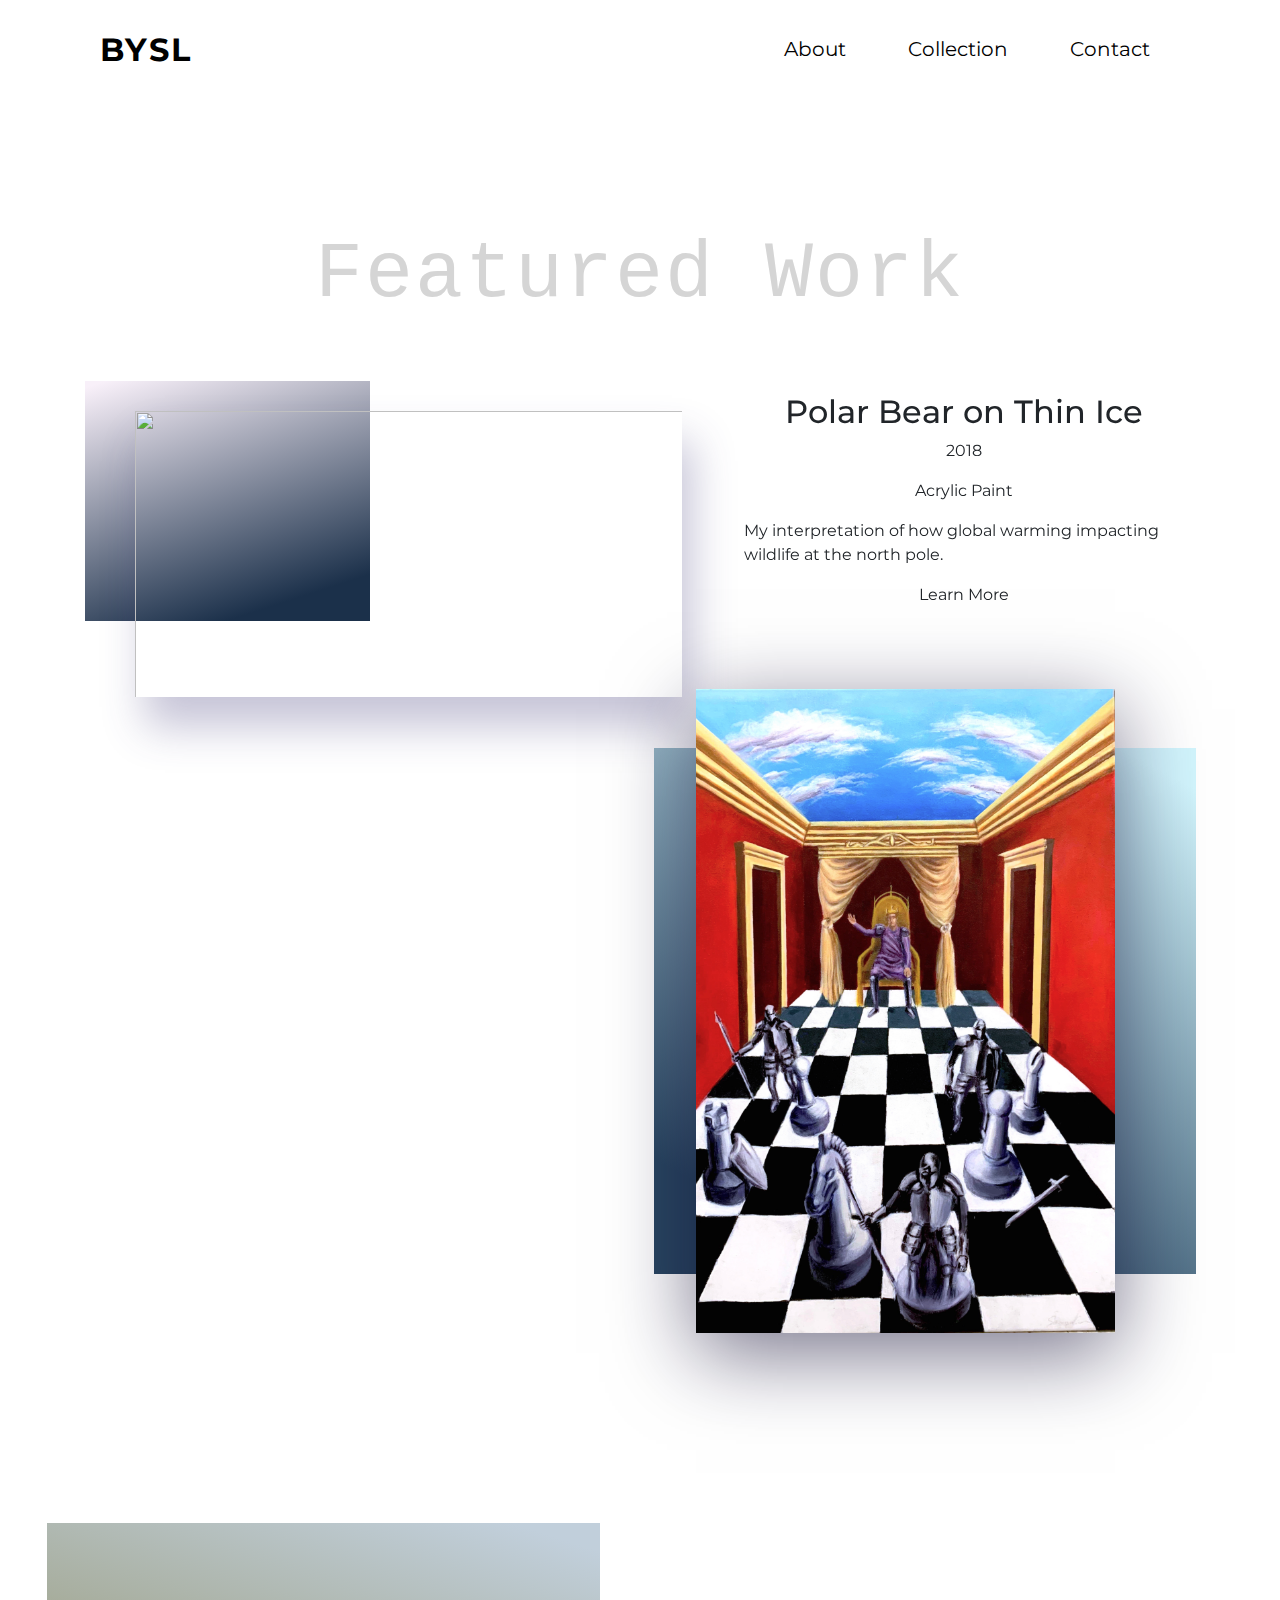
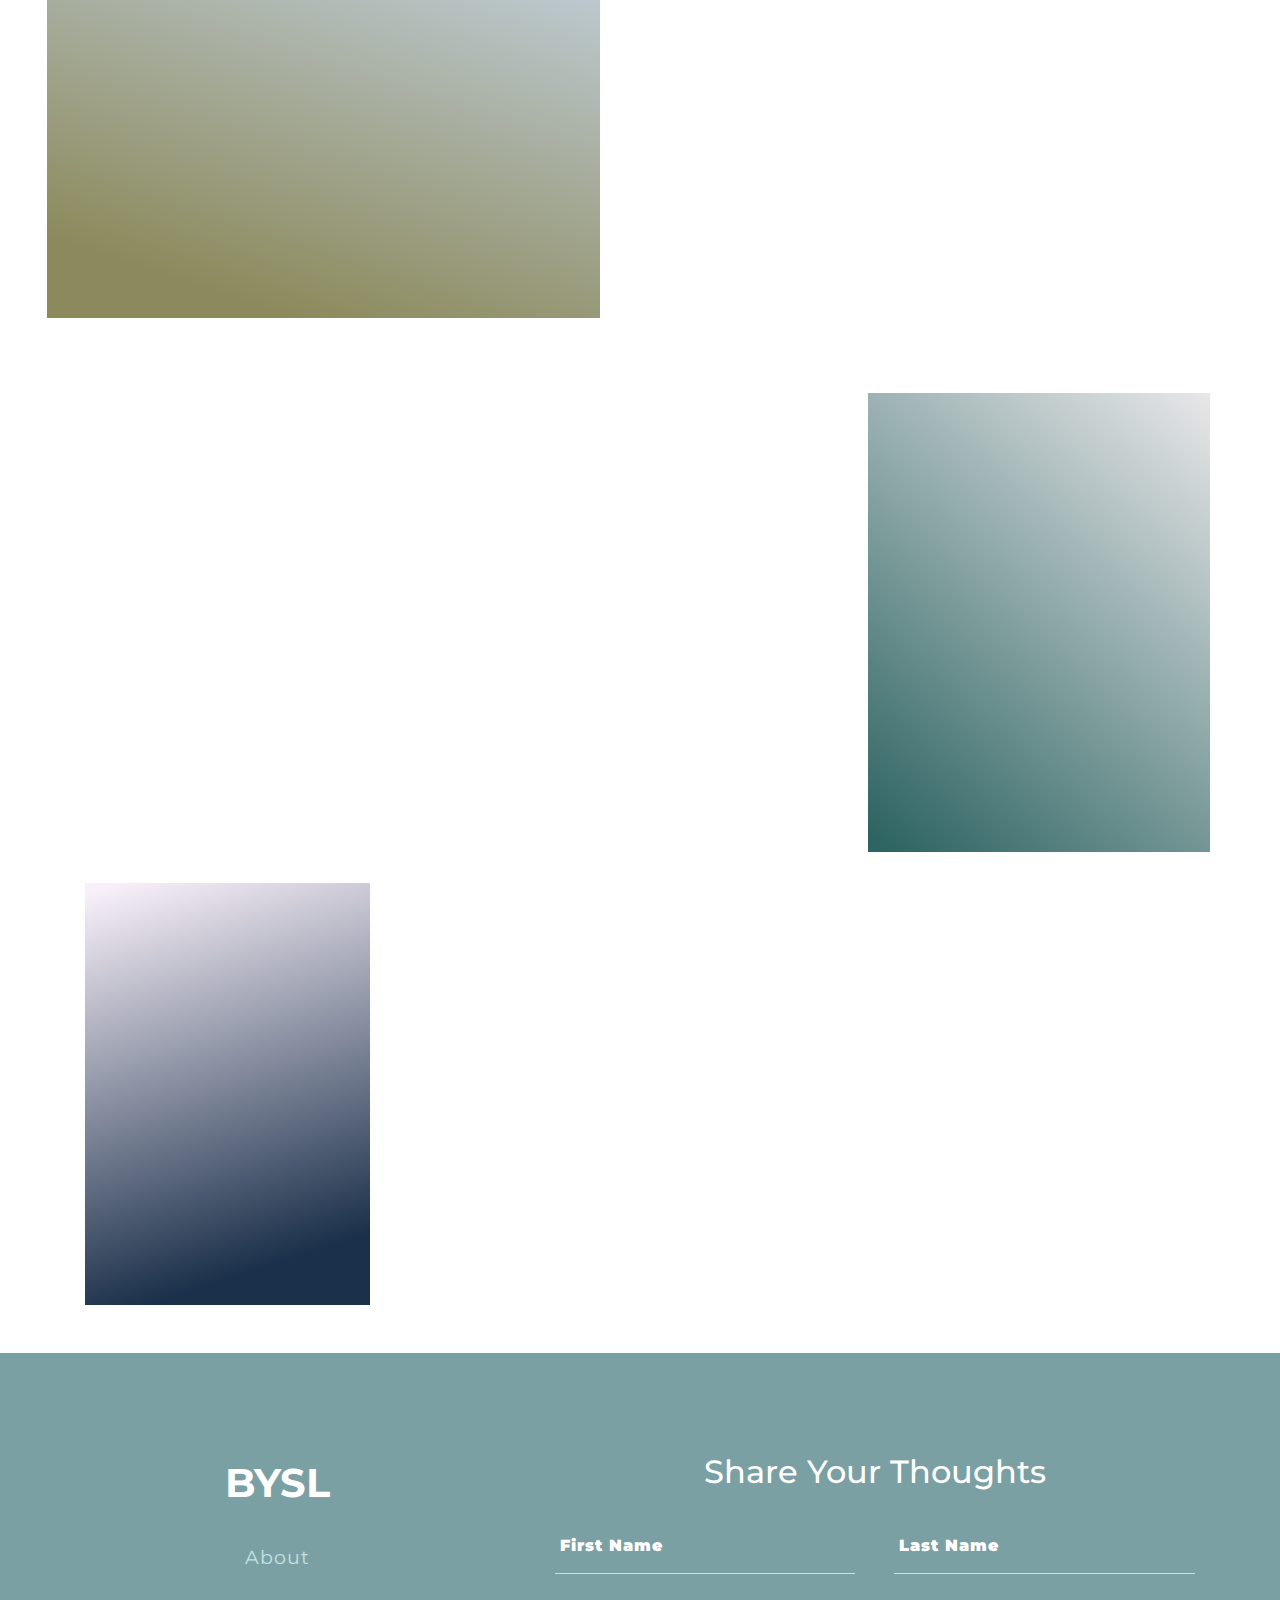
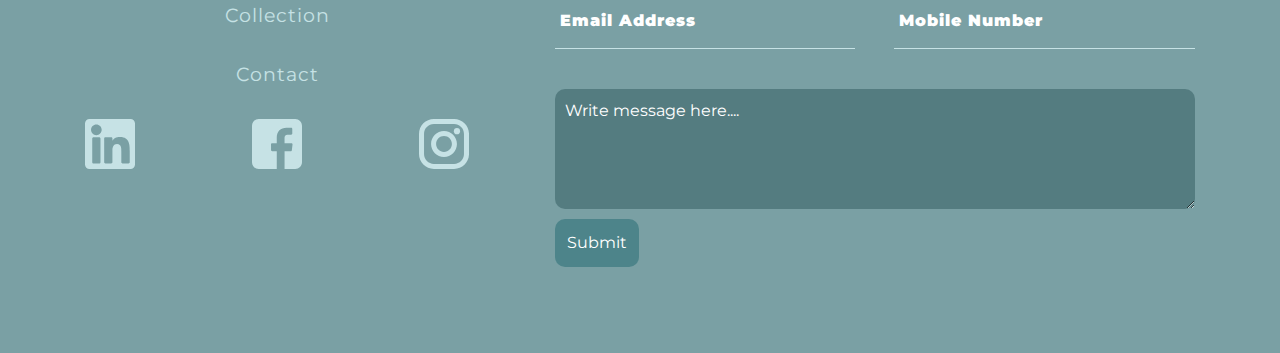
==== commit b07c880d: "Update Aug 17 10pm" ====
--- a/landscape_page.html
+++ b/landscape_page.html
@@ -12,6 +12,8 @@
     <link rel="stylesheet" href="landscape_style.css" />
     <link rel="stylesheet" href="header.css" />
     <link rel="stylesheet" href="footer.css" />
+    <link rel="stylesheet" href="mobileView_landscape.css" />
+    
     
   </head>
   <body data-aos-easing="ease" data-aos-duration="400" data-aos-delay="0">
@@ -80,16 +82,13 @@
             data-aos-duration="1800"
             style="padding: 12px; margin-left: 77px; text-align: center;"
           >
-            <h2>Title</h2>
+            <h2>Polar Bear on Thin Ice</h2>
             <div>
-              <p>Time</p>
-              <p>Size</p>
+              <p>2018</p>
+              <p>Acrylic Paint</p>
             </div>
             <p style="text-align: left;">
-              Lorem Ipsum is simply dummy text of the printing and typesetting
-              industry. Lorem Ipsum has been the industry's standard dummy text
-              ever since the 1500s, when an unknown printer took a galley of
-              type and scrambled it to make a type specimen book.
+              My interpretation of how global warming impacting wildlife at the north pole. 
             </p>
 
             <div class="ReadMore_Box">
@@ -142,16 +141,16 @@
             data-aos-duration="1500"
             style="padding: 30px; text-align: center; font-stretch: expanded;"
           >
-            <h2>Title</h2>
+            <h2>King's Chess Board</h2>
             <div>
-              <p>Time</p>
-              <p>Size</p>
+              <p>2017</p>
+              <p>Acrylic Paint</p>
             </div>
             <p style="text-align: left;">
-              Lorem Ipsum is simply dummy text of the printing and typesetting
-              industry. Lorem Ipsum has been the industry's standard dummy text
-              ever since the 1500s, when an unknown printer took a galley of
-              type and scrambled it to make a type specimen book.
+              This piece juxtaposes war with chess, 
+              suggesting they both require strategic 
+              and wise decisions despite how dangerous 
+              war is compared to a board game. 
             </p>
             <div class="ReadMore_Box">
               <a> Learn More</a>
@@ -205,16 +204,15 @@
             data-aos-duration="1500"
             style="padding: 30px; text-align: center; font-stretch: expanded;"
           >
-            <h2>Title</h2>
+            <h2>Pixelated Forest</h2>
             <div>
-              <p>Time</p>
-              <p>Size</p>
+              <p>2019</p>
+              <p>Oil Paint</p>
             </div>
             <p style="text-align: left;">
-              Lorem Ipsum is simply dummy text of the printing and typesetting
-              industry. Lorem Ipsum has been the industry's standard dummy text
-              ever since the 1500s, when an unknown printer took a galley of
-              type and scrambled it to make a type specimen book.
+              This is an experimental piece. 
+              I wanted to know how much detail 
+              can I take away from an image until it can only be recognized from afar. 
             </p>
             <div class="ReadMore_Box">
               <a> Learn More</a>
@@ -268,16 +266,13 @@
             data-aos-duration="1500"
             style="padding: 30px; text-align: center; font-stretch: expanded;"
           >
-            <h2>Title</h2>
+            <h2>Wilderness</h2>
             <div>
-              <p>Time</p>
-              <p>Size</p>
+              <p>2019</p>
+              <p>Oil Paint</p>
             </div>
             <p style="text-align: left;">
-              Lorem Ipsum is simply dummy text of the printing and typesetting
-              industry. Lorem Ipsum has been the industry's standard dummy text
-              ever since the 1500s, when an unknown printer took a galley of
-              type and scrambled it to make a type specimen book.
+              Outdoor study in the forest. 
             </p>
             <div class="ReadMore_Box">
               <a> Learn More</a>
@@ -313,16 +308,14 @@
             data-aos-duration="1800"
             style="padding: 10px; text-align: center;"
           >
-            <h2>Title</h2>
+            <h2>Asian Goldilocks</h2>
             <div>
-              <p>Time</p>
-              <p>Size</p>
+              <p>2016</p>
+              <p>Watercolor & Colored Pencil</p>
             </div>
             <p style="text-align: left;">
-              Lorem Ipsum is simply dummy text of the printing and typesetting
-              industry. Lorem Ipsum has been the industry's standard dummy text
-              ever since the 1500s, when an unknown printer took a galley of
-              type and scrambled it to make a type specimen book.
+              With this piece, I reimagined the Story of 
+              Goldilocks and the Three Bear in an Asian setting. 
             </p>
 
             <div class="ReadMore_Box">
--- a/mobileView_landscape.css
+++ b/mobileView_landscape.css
@@ -0,0 +1,57 @@
+@media only screen and (max-device-width: 414px) and (max-device-height: 896px) and (-webkit-device-pixel-ratio: 2) {
+
+    header {
+    height: 200px;
+    font-size: 0.8em;
+  }
+
+  header .logo {
+    font-size: 5em;
+  }
+
+  header ul li a {
+    font-size: 2.3em;
+    display: flex; 
+    
+  }
+
+  header ul li
+  {
+    margin: 0px 20px;
+  }
+
+  header.sticky {
+    height: 100px;
+  }
+
+   .banner
+  {
+    max-height: 60vh;
+  }
+
+  .content p{
+      font-size: 2.5em
+  }
+
+  .content{
+      margin-left: 200px;
+  }
+
+  .background .imgBox img{
+    height: 80%;
+    padding-left: 1200px;
+    margin-top: 470px;
+    opacity: 74%;
+  }
+
+  .background .block img{
+    opacity: 29%;
+    height: 236%;
+    position: relative;
+    top: 252px;
+    left: -361px;
+  }
+
+  
+    
+}
